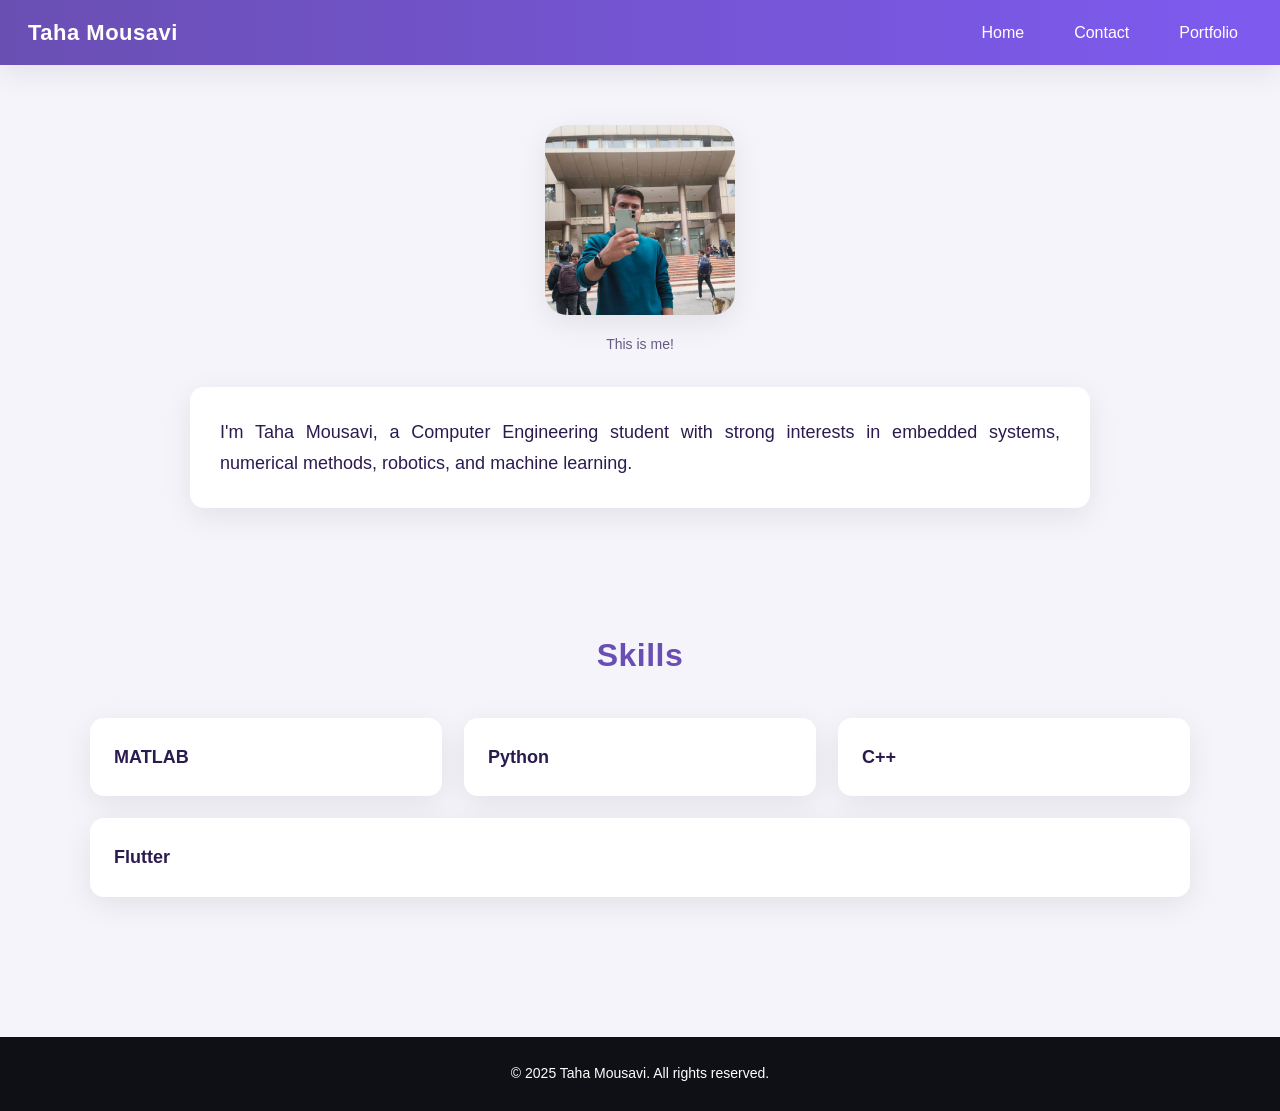
==== about.html @ 92755683 "Initial commit - personal website" ====
<!DOCTYPE html>
<html lang="en">
<head>
  <meta charset="UTF-8">
  <meta name="viewport" content="width=device-width, initial-scale=1.0">
  <title>About Me</title>
  <link rel="stylesheet" href="navbar.css">
</head>
<body>

<div class="navbar">
  <span class="logo">Taha Mousavi</span>
  <ul>
    <li><a href="index.html">Home</a></li>
    <li><a href="contact.html">Contact</a></li>
    <li><a href="portfolio.html">Portfolio</a></li>
  </ul>
</div>

<section class="about-section">
  <figure class="image-box">
    <img src="myphoto.jpeg" alt="My Photo">
    <figcaption>This is me!</figcaption>
  </figure>

  <p class="text-about">
    I'm Taha Mousavi, a Computer Engineering student with strong interests in
    embedded systems, numerical methods, robotics, and machine learning.
  </p>
</section>

<section>
  <h2 class="h2txt">Skills</h2>
  <ul class="skills-list">
    <li>MATLAB</li>
    <li>Python</li>
    <li>C++</li>
    <li>Flutter</li>
  </ul>
</section>

<footer class="site-footer">
  <p>&copy; 2025 Taha Mousavi. All rights reserved.</p>
</footer>

</body>
</html>
---- navbar.css ----
* {
  margin: 0;
  padding: 0;
  box-sizing: border-box;
}

:root {
  --primary: #6a4fb3;
  --secondary: #d9ccff;
  --bg: #f6f4fb;
  --card-bg: #ffffff;
  --text-dark: #2b1b4f;
  --accent: #5c7cfa;
  --radius: 14px;
  --shadow-soft: 0 8px 30px rgba(0,0,0,0.08);
  --shadow-hover: 0 14px 45px rgba(5, 5, 5, 0.15);
}

body {
  font-family: "Segoe UI", Arial, sans-serif;
  line-height: 1.7;
  background-color: var(--bg);
  color: var(--text-dark);
}


.navbar {
  background: linear-gradient(90deg, var(--primary), #7f5af0);
  display: flex;
  justify-content: space-between;
  align-items: center;
  padding: 0 28px;
  height: 65px;
  box-shadow: var(--shadow-soft);
}

.logo {
  color: #fff;
  font-size: 22px;
  font-weight: 700;
  letter-spacing: 0.5px;
}

.navbar ul {
  list-style: none;
  display: flex;
  gap: 22px;
}

.navbar ul li a {
  color: #fff;
  text-decoration: none;
  padding: 8px 14px;
  border-radius: 8px;
  font-weight: 500;
  transition: background 0.3s, transform 0.2s;
}

.navbar ul li a:hover {
  background: rgba(255,255,255,0.18);
  transform: translateY(-2px);
}

.navbar ul li a.active {
  background: rgba(255,255,255,0.28);
  font-weight: 600;
}


section {
  padding: 60px 20px;
}

.h2txt {
  text-align: center;
  color: var(--primary);
  font-size: 32px;
  margin-bottom: 35px;
  letter-spacing: 0.5px;
}


.about-section {
  max-width: 1100px;
  margin: auto;
  display: flex;
  flex-direction: column;
  align-items: center;
}

.image-box {
  text-align: center;
  margin-bottom: 30px;
}

.image-box img {
  width: 190px;
  border-radius: 22px;
  box-shadow: var(--shadow-soft);
}

.image-box figcaption {
  margin-top: 10px;
  font-size: 14px;
  opacity: 0.7;
}

.text-about {
  max-width: 900px;
  background: var(--card-bg);
  padding: 30px;
  border-radius: var(--radius);
  box-shadow: var(--shadow-soft);
  font-size: 18px;
  text-align: justify;
  max-height: 260px;
  overflow-y: auto;
}


.skills-list {
  list-style: none;
  max-width: 1100px;
  margin: 0 auto;
  display: flex;
  flex-wrap: wrap;
  gap: 22px;
}

.skills-list li {
  flex: 1 1 260px;
  background: var(--card-bg);
  padding: 24px;
  border-radius: var(--radius);
  box-shadow: var(--shadow-soft);
  font-size: 18px;
  font-weight: 600;
  transition: transform 0.3s, box-shadow 0.3s, background 0.3s;
}

.skills-list li:hover {
  transform: translateY(-8px);
  box-shadow: var(--shadow-hover);
  background: linear-gradient(180deg, #ffffff, #f2eeff);
}

.skill-details {
  margin-top: 12px;
  font-weight: normal;
  font-size: 15px;
}


.portfolio {
  max-width: 1200px;
  margin: auto;
}

.project-list {
  list-style: none;
  display: grid;
  grid-template-columns: repeat(auto-fit, minmax(280px, 1fr));
  gap: 26px;
}

.project-list li {
  background: var(--card-bg);
  padding: 26px;
  border-radius: var(--radius);
  box-shadow: var(--shadow-soft);
  transition: transform 0.3s, box-shadow 0.3s, background 0.3s;
}

.project-list li:hover {
  transform: translateY(-10px);
  box-shadow: var(--shadow-hover);
  background: linear-gradient(180deg, #ffffff, #f2eeff);
}

.project-link {
  display: inline-block;
  margin-top: 12px;
  color: var(--accent);
  text-decoration: none;
  font-weight: 600;
}

.project-link:hover {
  color: var(--primary);
  text-decoration: underline;
}


.contact-section {
  max-width: 800px;
  margin: auto;
}

.contact-form {
  background: var(--card-bg);
  padding: 35px;
  border-radius: var(--radius);
  box-shadow: var(--shadow-soft);
  display: flex;
  flex-direction: column;
  gap: 20px;
}

.form-group {
  display: flex;
  flex-direction: column;
}

.form-group label {
  font-weight: 600;
  margin-bottom: 6px;
}


.form-group input,
.form-group textarea {
  padding: 12px;
  border-radius: 10px;
  border: 2px solid #ddd;
  font-size: 16px;
  transition: border-color 0.3s, box-shadow 0.3s, background 0.3s;
}

.form-group input:hover,
.form-group textarea:hover {
  border-color: var(--accent);
}

.form-group input:focus,
.form-group textarea:focus {
  outline: none;
  border-color: var(--primary);
  background-color: #f3f0ff;
  box-shadow: 0 0 0 3px rgba(106,79,179,0.25);
}


.contact-form button {
  background: var(--accent);
  color: #fff;
  border: none;
  padding: 14px;
  font-size: 17px;
  border-radius: 10px;
  cursor: pointer;
  transition: background 0.3s, transform 0.2s;
}

.contact-form button:hover {
  background: var(--primary);
  transform: translateY(-2px);
}

.site-footer {
  background: #0f0f16;
  color: #fff;
  text-align: center;
  padding: 25px 10px;
  margin-top: 80px;
  font-size: 14px;
}

@media (max-width: 768px) {
  .navbar {
    flex-direction: column;
    height: auto;
    padding: 18px;
  }

  .navbar ul {
    flex-direction: column;
    gap: 14px;
  }

  .text-about {
    font-size: 16px;
    max-height: none;
  }
}
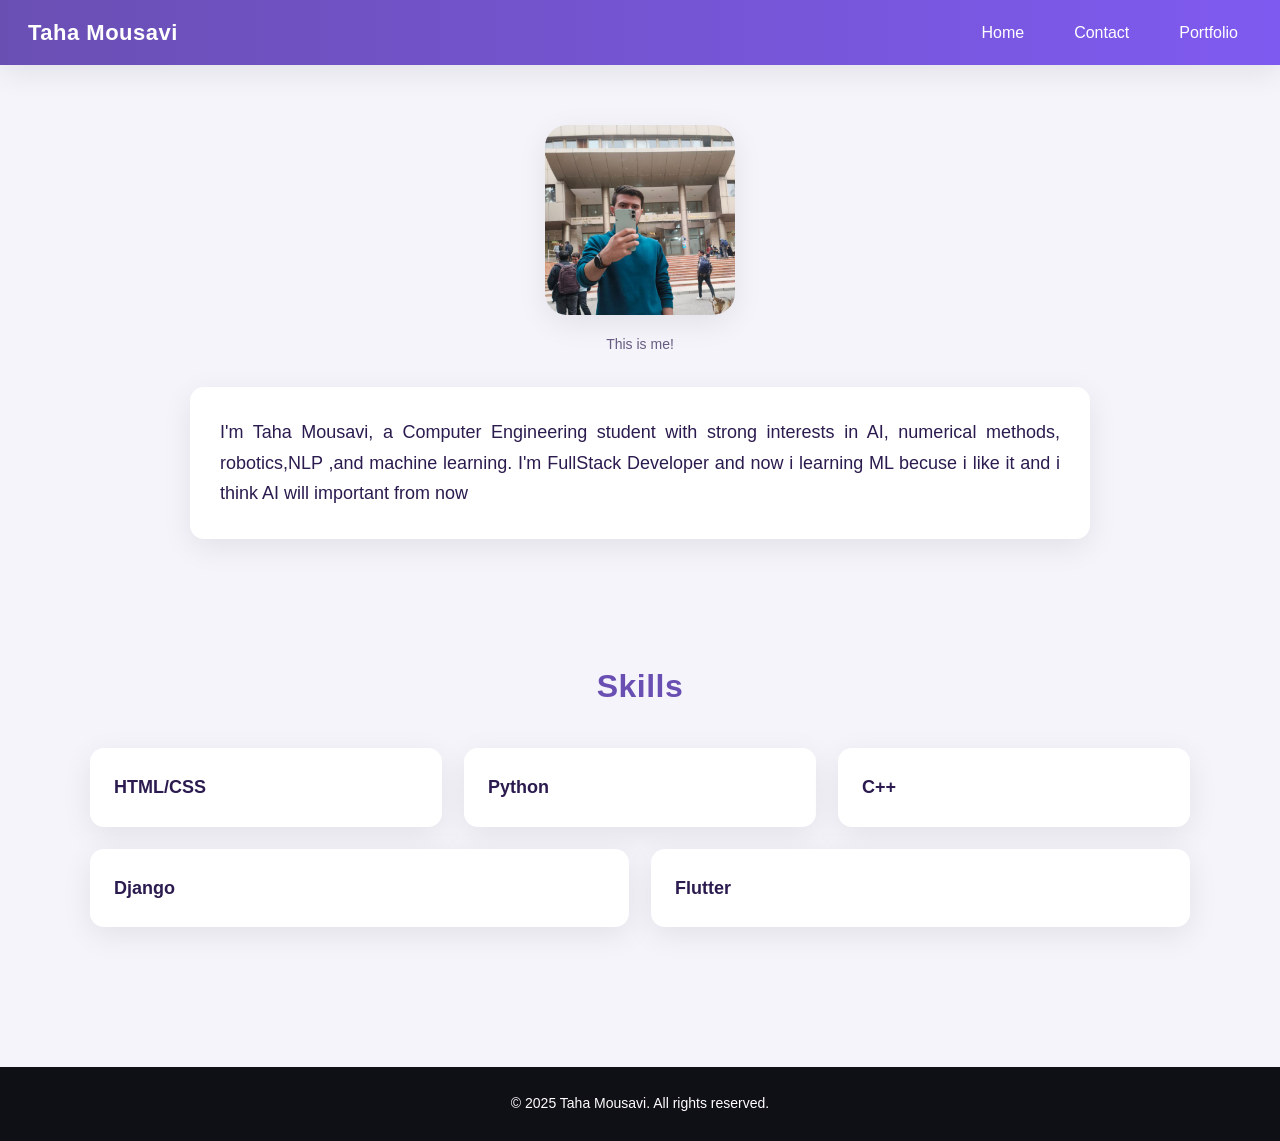
==== commit a545f75d: "Update pages and add working contact form" ====
--- a/about.html
+++ b/about.html
@@ -25,16 +25,18 @@
 
   <p class="text-about">
     I'm Taha Mousavi, a Computer Engineering student with strong interests in
-    embedded systems, numerical methods, robotics, and machine learning.
+    AI, numerical methods, robotics,NLP ,and machine learning.
+    I'm FullStack Developer and now i learning ML becuse i like it and i think AI will important from now
   </p>
 </section>
 
 <section>
   <h2 class="h2txt">Skills</h2>
   <ul class="skills-list">
-    <li>MATLAB</li>
+    <li>HTML/CSS</li>
     <li>Python</li>
     <li>C++</li>
+    <li>Django</li>
     <li>Flutter</li>
   </ul>
 </section>
--- a/navbar.css
+++ b/navbar.css
@@ -268,14 +268,24 @@
 
 @media (max-width: 768px) {
   .navbar {
-    flex-direction: column;
-    height: auto;
-    padding: 18px;
+    flex-direction: row; 
+    flex-wrap: nowrap;
+    overflow-x: auto; 
+    padding: 10px 15px;
   }
 
   .navbar ul {
-    flex-direction: column;
+    flex-direction: row; 
     gap: 14px;
+  }
+
+  
+  .navbar::-webkit-scrollbar {
+    height: 6px;
+  }
+  .navbar::-webkit-scrollbar-thumb {
+    background: rgba(0,0,0,0.2);
+    border-radius: 3px;
   }
 
   .text-about {
@@ -283,3 +293,4 @@
     max-height: none;
   }
 }
+
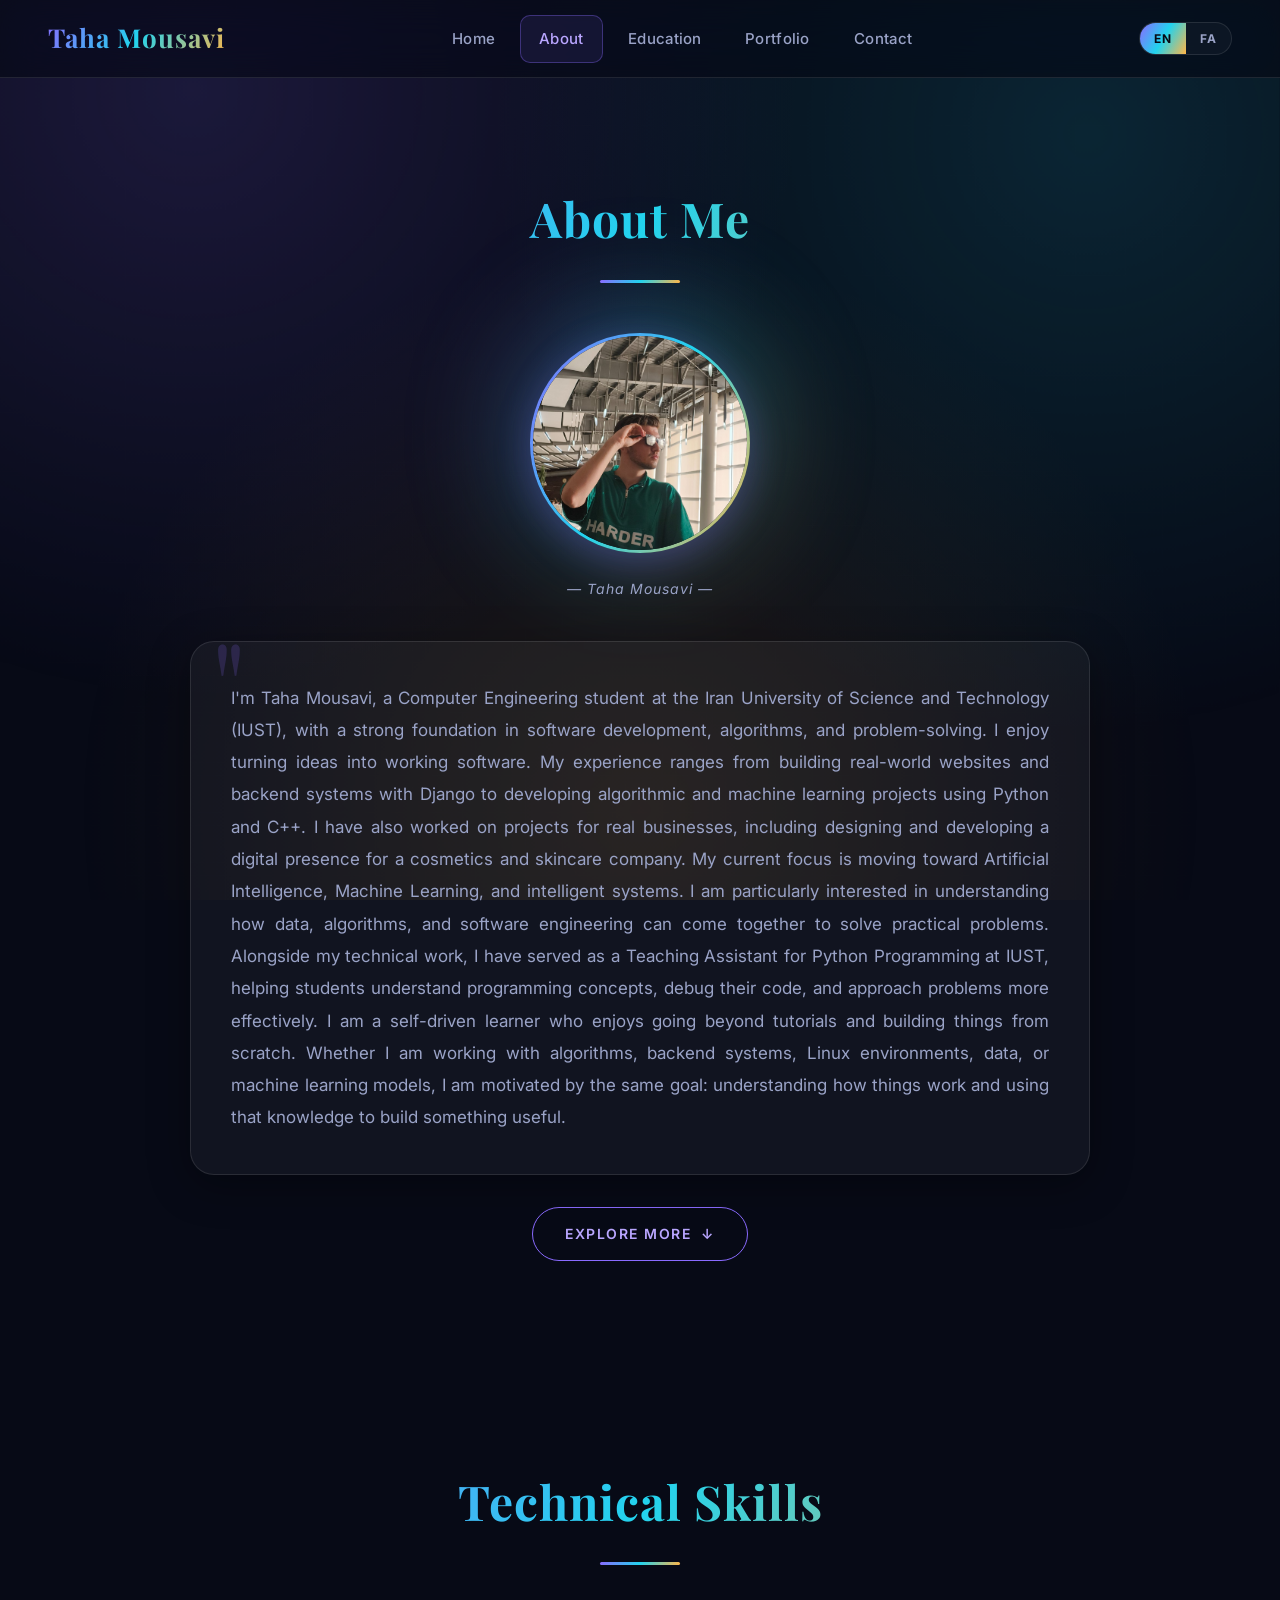
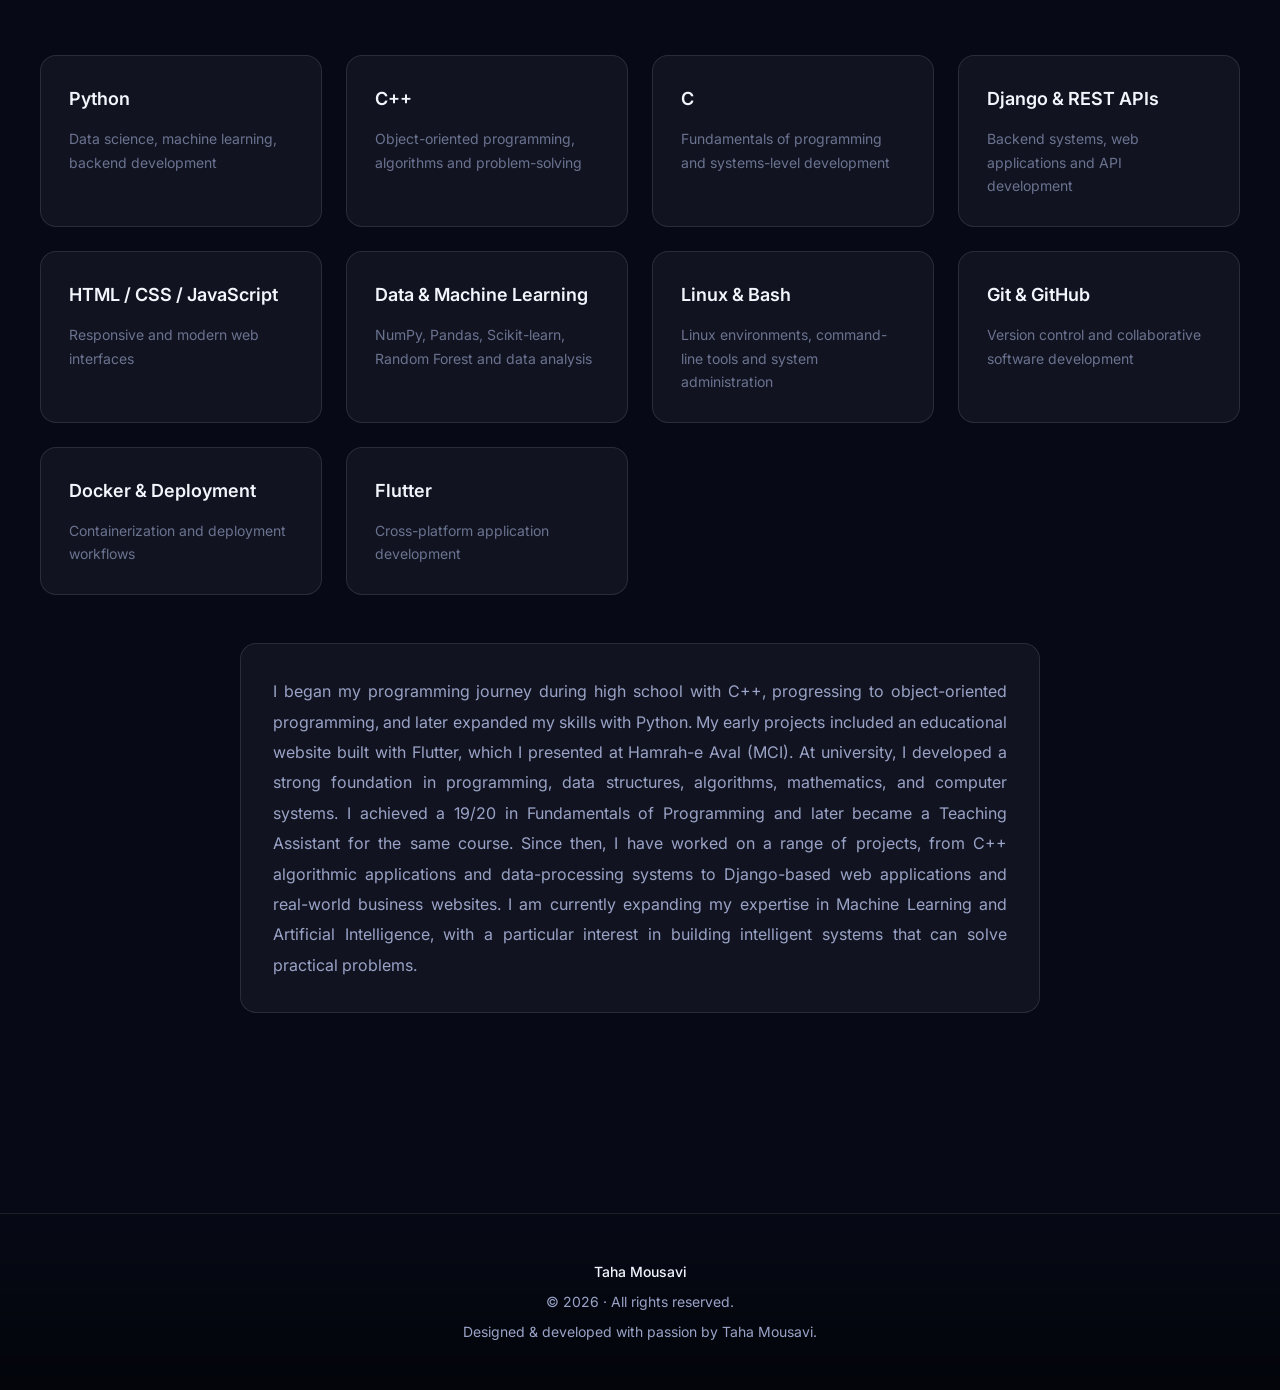
==== commit 480780af: "Update portfolio website and add education page" ====
--- a/about.html
+++ b/about.html
@@ -1,49 +1,380 @@
 <!DOCTYPE html>
-<html lang="en">
+<html lang="en" dir="ltr">
 <head>
   <meta charset="UTF-8">
   <meta name="viewport" content="width=device-width, initial-scale=1.0">
-  <title>About Me</title>
+
+  <title data-en="About Me | Taha Mousavi"
+         data-fa="درباره من | طاها موسوی">
+    About Me | Taha Mousavi
+  </title>
+
   <link rel="stylesheet" href="navbar.css">
+
+  <link rel="preconnect" href="https://fonts.googleapis.com">
+  <link rel="preconnect" href="https://fonts.gstatic.com" crossorigin>
+
+  <link href="https://fonts.googleapis.com/css2?family=Inter:wght@300;400;500;600;700&family=Playfair+Display:wght@400;600;700&family=Vazirmatn:wght@400;500;600;700&display=swap"
+        rel="stylesheet">
 </head>
+
 <body>
 
 <div class="navbar">
+
   <span class="logo">Taha Mousavi</span>
+
   <ul>
-    <li><a href="index.html">Home</a></li>
-    <li><a href="contact.html">Contact</a></li>
-    <li><a href="portfolio.html">Portfolio</a></li>
+    <li>
+      <a href="index.html"
+         data-en="Home"
+         data-fa="خانه">
+        Home
+      </a>
+    </li>
+
+    <li>
+      <a href="about.html"
+         class="active"
+         data-en="About"
+         data-fa="درباره من">
+        About
+      </a>
+    </li>
+
+    <li>
+      <a href="education.html"
+         data-en="Education"
+         data-fa="تحصیلات">
+        Education
+      </a>
+    </li>
+
+    <li>
+      <a href="portfolio.html"
+         data-en="Portfolio"
+         data-fa="نمونه‌کارها">
+        Portfolio
+      </a>
+    </li>
+
+    <li>
+      <a href="contact.html"
+         data-en="Contact"
+         data-fa="تماس">
+        Contact
+      </a>
+    </li>
   </ul>
+
+  <div class="navbar-controls">
+
+    <div class="lang-toggle" role="group" aria-label="Language">
+      <button type="button"
+              data-lang="en"
+              class="is-active">
+        EN
+      </button>
+
+      <button type="button"
+              data-lang="fa">
+        FA
+      </button>
+    </div>
+
+    <button class="hamburger"
+            aria-label="Toggle menu"
+            aria-expanded="false">
+
+      <span></span>
+      <span></span>
+      <span></span>
+
+    </button>
+
+  </div>
+
 </div>
 
+
 <section class="about-section">
+
+  <h2 class="h2txt"
+      data-en="About Me"
+      data-fa="درباره من">
+    About Me
+  </h2>
+
+
   <figure class="image-box">
-    <img src="myphoto.jpeg" alt="My Photo">
-    <figcaption>This is me!</figcaption>
+
+    <img src="myphoto.jpeg"
+         alt="Taha Mousavi">
+
+    <figcaption
+      data-en="— Taha Mousavi —"
+      data-fa="— طاها موسوی —">
+
+      — Taha Mousavi —
+
+    </figcaption>
+
   </figure>
 
-  <p class="text-about">
-    I'm Taha Mousavi, a Computer Engineering student with strong interests in
-    AI, numerical methods, robotics,NLP ,and machine learning.
-    I'm FullStack Developer and now i learning ML becuse i like it and i think AI will important from now
+
+  <p class="text-about"
+
+     data-en="I'm Taha Mousavi, a Computer Engineering student at the Iran University of Science and Technology (IUST), with a strong foundation in software development, algorithms, and problem-solving.
+
+I enjoy turning ideas into working software. My experience ranges from building real-world websites and backend systems with Django to developing algorithmic and machine learning projects using Python and C++. I have also worked on projects for real businesses, including designing and developing a digital presence for a cosmetics and skincare company.
+
+My current focus is moving toward Artificial Intelligence, Machine Learning, and intelligent systems. I am particularly interested in understanding how data, algorithms, and software engineering can come together to solve practical problems.
+
+Alongside my technical work, I have served as a Teaching Assistant for Python Programming at IUST, helping students understand programming concepts, debug their code, and approach problems more effectively.
+
+I am a self-driven learner who enjoys going beyond tutorials and building things from scratch. Whether I am working with algorithms, backend systems, Linux environments, data, or machine learning models, I am motivated by the same goal: understanding how things work and using that knowledge to build something useful."
+
+     data-fa="من طاها موسوی هستم، دانشجوی مهندسی کامپیوتر در دانشگاه علم و صنعت ایران، با پایه‌ای قوی در توسعه نرم‌افزار، الگوریتم‌ها و حل مسئله.
+
+من از تبدیل ایده‌ها به نرم‌افزارهای واقعی لذت می‌برم. تجربه‌ام از ساخت وب‌سایت‌ها و سیستم‌های بک‌اند واقعی با Django تا توسعه پروژه‌های الگوریتمی و یادگیری ماشین با Python و C++ را شامل می‌شود. همچنین روی پروژه‌های واقعی برای کسب‌وکارها کار کرده‌ام؛ از جمله طراحی و توسعه حضور دیجیتال یک شرکت فعال در حوزه محصولات آرایشی و مراقبت از پوست.
+
+تمرکز فعلی من به سمت هوش مصنوعی، یادگیری ماشین و سیستم‌های هوشمند در حال حرکت است. علاقه‌مندم درک کنم که چگونه داده، الگوریتم‌ها و مهندسی نرم‌افزار می‌توانند در کنار یکدیگر برای حل مسائل واقعی به کار گرفته شوند.
+
+در کنار فعالیت‌های فنی، به‌عنوان دستیار آموزشی برنامه‌نویسی پایتون در دانشگاه علم و صنعت فعالیت داشته‌ام و به دانشجویان در یادگیری مفاهیم برنامه‌نویسی، دیباگ کردن کد و حل مسئله کمک کرده‌ام.
+
+من یک یادگیرنده مستقل هستم که ترجیح می‌دهم فراتر از آموزش‌های تئوری بروم و چیزها را از پایه بسازم. چه در حال کار با الگوریتم‌ها، سیستم‌های بک‌اند، محیط‌های لینوکس، داده یا مدل‌های یادگیری ماشین باشم، هدفم یکسان است: درک عمیق نحوه کار سیستم‌ها و استفاده از این دانش برای ساختن چیزهای مفید.">
+
+    I'm Taha Mousavi, a Computer Engineering student at the Iran University of Science and Technology (IUST), with a strong foundation in software development, algorithms, and problem-solving.
+
+    I enjoy turning ideas into working software. My experience ranges from building real-world websites and backend systems with Django to developing algorithmic and machine learning projects using Python and C++. I have also worked on projects for real businesses, including designing and developing a digital presence for a cosmetics and skincare company.
+
+    My current focus is moving toward Artificial Intelligence, Machine Learning, and intelligent systems. I am particularly interested in understanding how data, algorithms, and software engineering can come together to solve practical problems.
+
+    Alongside my technical work, I have served as a Teaching Assistant for Python Programming at IUST, helping students understand programming concepts, debug their code, and approach problems more effectively.
+
+    I am a self-driven learner who enjoys going beyond tutorials and building things from scratch. Whether I am working with algorithms, backend systems, Linux environments, data, or machine learning models, I am motivated by the same goal: understanding how things work and using that knowledge to build something useful.
+
   </p>
+
+
+  <a href="#skills-more"
+     class="more-btn"
+     data-en="Explore More"
+     data-fa="بیشتر بدانید">
+
+    Explore More
+
+  </a>
+
 </section>
 
-<section>
-  <h2 class="h2txt">Skills</h2>
+
+<section id="skills-more">
+
+  <h2 class="h2txt"
+      data-en="Technical Skills"
+      data-fa="مهارت‌های فنی">
+
+    Technical Skills
+
+  </h2>
+
+
   <ul class="skills-list">
-    <li>HTML/CSS</li>
-    <li>Python</li>
-    <li>C++</li>
-    <li>Django</li>
-    <li>Flutter</li>
+
+    <li>
+      Python
+
+      <div class="skill-details"
+           data-en="Data science, machine learning, backend development"
+           data-fa="علم داده، یادگیری ماشین و توسعه بک‌اند">
+
+        Data science, machine learning, backend development
+
+      </div>
+    </li>
+
+
+    <li>
+      C++
+
+      <div class="skill-details"
+           data-en="Object-oriented programming, algorithms and problem-solving"
+           data-fa="برنامه‌نویسی شی‌گرا، الگوریتم‌ها و حل مسئله">
+
+        Object-oriented programming, algorithms and problem-solving
+
+      </div>
+    </li>
+
+
+    <li>
+      C
+
+      <div class="skill-details"
+           data-en="Fundamentals of programming and systems-level development"
+           data-fa="مبانی برنامه‌نویسی و توسعه در سطح سیستم">
+
+        Fundamentals of programming and systems-level development
+
+      </div>
+    </li>
+
+
+    <li>
+      Django & REST APIs
+
+      <div class="skill-details"
+           data-en="Backend systems, web applications and API development"
+           data-fa="سیستم‌های بک‌اند، اپلیکیشن‌های وب و توسعه API">
+
+        Backend systems, web applications and API development
+
+      </div>
+    </li>
+
+
+    <li>
+      HTML / CSS / JavaScript
+
+      <div class="skill-details"
+           data-en="Responsive and modern web interfaces"
+           data-fa="رابط‌های وب مدرن و ریسپانسیو">
+
+        Responsive and modern web interfaces
+
+      </div>
+    </li>
+
+
+    <li>
+      Data & Machine Learning
+
+      <div class="skill-details"
+           data-en="NumPy, Pandas, Scikit-learn, Random Forest and data analysis"
+           data-fa="NumPy، Pandas، Scikit-learn، Random Forest و تحلیل داده">
+
+        NumPy, Pandas, Scikit-learn, Random Forest and data analysis
+
+      </div>
+    </li>
+
+
+    <li>
+      Linux & Bash
+
+      <div class="skill-details"
+           data-en="Linux environments, command-line tools and system administration"
+           data-fa="محیط لینوکس، ابزارهای خط فرمان و مدیریت سیستم">
+
+        Linux environments, command-line tools and system administration
+
+      </div>
+    </li>
+
+
+    <li>
+      Git & GitHub
+
+      <div class="skill-details"
+           data-en="Version control and collaborative software development"
+           data-fa="کنترل نسخه و توسعه نرم‌افزار مشارکتی">
+
+        Version control and collaborative software development
+
+      </div>
+    </li>
+
+
+    <li>
+      Docker & Deployment
+
+      <div class="skill-details"
+           data-en="Containerization and deployment workflows"
+           data-fa="کانتینرسازی و فرایندهای استقرار">
+
+        Containerization and deployment workflows
+
+      </div>
+    </li>
+
+
+    <li>
+      Flutter
+
+      <div class="skill-details"
+           data-en="Cross-platform application development"
+           data-fa="توسعه اپلیکیشن‌های چندسکویی">
+
+        Cross-platform application development
+
+      </div>
+    </li>
+
   </ul>
+
+
+  <p
+
+    style="max-width: 800px;
+           margin: 3rem auto 0;
+           text-align: justify;
+           color: var(--ink-soft);
+           font-size: 16px;
+           line-height: 1.9;
+           background: var(--card-bg);
+           padding: 32px;
+           border-radius: 16px;
+           border: 1px solid var(--card-border);
+           backdrop-filter: blur(20px);"
+
+    data-en="I began my programming journey during high school with C++, progressing to object-oriented programming, and later expanded my skills with Python. My early projects included an educational website built with Flutter, which I presented at Hamrah-e Aval (MCI).
+
+At university, I developed a strong foundation in programming, data structures, algorithms, mathematics, and computer systems. I achieved a 19/20 in Fundamentals of Programming and later became a Teaching Assistant for the same course.
+
+Since then, I have worked on a range of projects, from C++ algorithmic applications and data-processing systems to Django-based web applications and real-world business websites. I am currently expanding my expertise in Machine Learning and Artificial Intelligence, with a particular interest in building intelligent systems that can solve practical problems."
+
+    data-fa="مسیر برنامه‌نویسی‌ام را در دوران دبیرستان با ++C آغاز کردم و تا مفاهیم برنامه‌نویسی شی‌گرا پیش رفتم و سپس مهارت‌هایم را با Python گسترش دادم. از پروژه‌های اولیه‌ام می‌توان به یک وب‌سایت آموزشی ساخته‌شده با Flutter اشاره کرد که آن را در همراه اول ارائه کردم.
+
+در دانشگاه، پایه‌ای قوی در برنامه‌نویسی، ساختمان داده، الگوریتم‌ها، ریاضیات و سیستم‌های کامپیوتری ایجاد کردم. در درس مبانی برنامه‌نویسی نمره ۱۹ از ۲۰ کسب کردم و بعدها به‌عنوان دستیار آموزشی همان درس فعالیت کردم.
+
+از آن زمان روی طیف متنوعی از پروژه‌ها کار کرده‌ام؛ از برنامه‌های الگوریتمی C++ و سیستم‌های پردازش داده گرفته تا اپلیکیشن‌های وب مبتنی بر Django و وب‌سایت‌های واقعی برای کسب‌وکارها. در حال حاضر تمرکز خود را بر یادگیری ماشین و هوش مصنوعی گسترش می‌دهم و علاقه‌مندم سیستم‌های هوشمندی بسازم که بتوانند مسائل واقعی را حل کنند.">
+
+    I began my programming journey during high school with C++, progressing to object-oriented programming, and later expanded my skills with Python. My early projects included an educational website built with Flutter, which I presented at Hamrah-e Aval (MCI).
+
+    At university, I developed a strong foundation in programming, data structures, algorithms, mathematics, and computer systems. I achieved a 19/20 in Fundamentals of Programming and later became a Teaching Assistant for the same course.
+
+    Since then, I have worked on a range of projects, from C++ algorithmic applications and data-processing systems to Django-based web applications and real-world business websites. I am currently expanding my expertise in Machine Learning and Artificial Intelligence, with a particular interest in building intelligent systems that can solve practical problems.
+
+  </p>
+
 </section>
 
+
 <footer class="site-footer">
-  <p>&copy; 2025 Taha Mousavi. All rights reserved.</p>
+
+  <p>Taha Mousavi</p>
+
+  <p
+    data-en="© 2026 · All rights reserved."
+    data-fa="© ۲۰۲۶ · تمامی حقوق محفوظ است.">
+
+    &copy; 2026 · All rights reserved.
+
+  </p>
+
+  <p
+    data-en="Designed & developed with passion by Taha Mousavi."
+    data-fa="طراحی و توسعه با علاقه توسط طاها موسوی.">
+
+    Designed & developed with passion by Taha Mousavi.
+
+  </p>
+
 </footer>
 
+
+<script src="Lang.JS" defer></script>
+
 </body>
-</html>
+</html>
--- a/navbar.css
+++ b/navbar.css
@@ -1,3 +1,7 @@
+/* ============================================
+   TAHA MOUSAVI — "AURORA" RESUME UI 2026
+   Premium, motion-safe, bilingual (EN/FA) design system
+   ============================================ */
 
 * {
   margin: 0;
@@ -6,83 +10,439 @@
 }
 
 :root {
-  --primary: #6a4fb3;
-  --secondary: #d9ccff;
-  --bg: #f6f4fb;
-  --card-bg: #ffffff;
-  --text-dark: #2b1b4f;
-  --accent: #5c7cfa;
-  --radius: 14px;
-  --shadow-soft: 0 8px 30px rgba(0,0,0,0.08);
-  --shadow-hover: 0 14px 45px rgba(5, 5, 5, 0.15);
+  /* ---- Aurora Color System ---- */
+  --bg: #070a16;
+  --bg-alt: #0b0f20;
+  --ink: #f3f5fc;
+  --ink-soft: #9aa3c7;
+  --ink-muted: #6b7391;
+
+  --violet: #8a6bff;
+  --violet-soft: #b9a6ff;
+  --teal: #22d3ee;
+  --amber: #ffb648;
+  --amber-soft: #ffd08a;
+  --rose: #ff6f9c;
+
+  --card-bg: rgba(255, 255, 255, 0.045);
+  --card-bg-hover: rgba(255, 255, 255, 0.07);
+  --card-border: rgba(255, 255, 255, 0.1);
+  --card-border-hover: rgba(138, 107, 255, 0.4);
+
+  --aurora-gradient: linear-gradient(120deg, var(--violet) 0%, var(--teal) 50%, var(--amber) 100%);
+  --aurora-gradient-soft: linear-gradient(120deg, rgba(138,107,255,0.18), rgba(34,211,238,0.14), rgba(255,182,72,0.16));
+  --cta-gradient: linear-gradient(135deg, var(--violet) 0%, #6f5cf0 45%, var(--teal) 100%);
+  --hero-gradient: radial-gradient(circle at 15% 10%, rgba(138,107,255,0.16) 0%, transparent 45%),
+                    radial-gradient(circle at 85% 15%, rgba(34,211,238,0.14) 0%, transparent 45%),
+                    radial-gradient(circle at 50% 90%, rgba(255,182,72,0.10) 0%, transparent 55%);
+
+  /* Shadows */
+  --shadow-soft: 0 10px 40px rgba(0, 0, 0, 0.35);
+  --shadow-hover: 0 22px 60px rgba(0, 0, 0, 0.5);
+  --shadow-violet: 0 10px 36px rgba(138, 107, 255, 0.28);
+  --shadow-teal: 0 10px 36px rgba(34, 211, 238, 0.22);
+  --shadow-amber: 0 10px 36px rgba(255, 182, 72, 0.22);
+
+  /* Design tokens */
+  --radius: 16px;
+  --radius-lg: 24px;
+  --radius-sm: 8px;
+
+  /* Motion — kept to compositor-friendly properties only (transform/opacity),
+     never animate layout-affecting props like left/top/width on hover. */
+  --ease: cubic-bezier(0.22, 1, 0.36, 1);
+  --transition: transform 0.35s var(--ease), box-shadow 0.35s var(--ease), background-color 0.35s var(--ease), border-color 0.35s var(--ease), color 0.25s var(--ease);
+  --transition-fast: transform 0.2s var(--ease), box-shadow 0.2s var(--ease), background-color 0.2s var(--ease), border-color 0.2s var(--ease), color 0.2s var(--ease);
+}
+
+html {
+  scroll-behavior: smooth;
+}
+
+@media (prefers-reduced-motion: reduce) {
+  html { scroll-behavior: auto; }
+  *, *::before, *::after {
+    animation-duration: 0.001ms !important;
+    animation-iteration-count: 1 !important;
+    transition-duration: 0.001ms !important;
+  }
 }
 
 body {
-  font-family: "Segoe UI", Arial, sans-serif;
+  font-family: 'Inter', 'Segoe UI', -apple-system, sans-serif;
   line-height: 1.7;
-  background-color: var(--bg);
-  color: var(--text-dark);
-}
-
-
+  background: var(--bg);
+  color: var(--ink);
+  overflow-x: hidden;
+  min-height: 100vh;
+  position: relative;
+}
+
+/* ---- Farsi mode: RTL + Vazirmatn typeface ---- */
+body.lang-fa {
+  font-family: 'Vazirmatn', 'Inter', sans-serif;
+  direction: rtl;
+}
+
+body.lang-fa .h2txt,
+body.lang-fa .hero-title,
+body.lang-fa .timeline-title,
+body.lang-fa .logo {
+  font-family: 'Vazirmatn', 'Playfair Display', serif;
+}
+
+/* Ambient background — GPU-friendly, no layout thrash */
+body::before {
+  content: '';
+  position: fixed;
+  inset: 0;
+  background: var(--hero-gradient);
+  z-index: -1;
+  will-change: transform, opacity;
+  animation: bgDrift 24s ease-in-out infinite;
+}
+
+@keyframes bgDrift {
+  0%, 100% { transform: scale(1) translate3d(0,0,0); opacity: 1; }
+  50% { transform: scale(1.08) translate3d(0,-1%,0); opacity: 0.9; }
+}
+
+/* ============ NAVBAR ============ */
 .navbar {
-  background: linear-gradient(90deg, var(--primary), #7f5af0);
+  position: sticky;
+  top: 0;
+  z-index: 1000;
+  background: rgba(7, 10, 22, 0.72);
+  backdrop-filter: blur(18px) saturate(160%);
+  -webkit-backdrop-filter: blur(18px) saturate(160%);
+  border-bottom: 1px solid var(--card-border);
   display: flex;
   justify-content: space-between;
   align-items: center;
-  padding: 0 28px;
-  height: 65px;
-  box-shadow: var(--shadow-soft);
+  padding: 0 48px;
+  height: 78px;
+  contain: layout style;
 }
 
 .logo {
-  color: #fff;
-  font-size: 22px;
+  font-family: 'Playfair Display', serif;
+  font-size: 26px;
   font-weight: 700;
-  letter-spacing: 0.5px;
+  letter-spacing: 1px;
+  background: var(--aurora-gradient);
+  -webkit-background-clip: text;
+  -webkit-text-fill-color: transparent;
+  background-clip: text;
+  position: relative;
+  cursor: pointer;
+  display: inline-block;
+}
+
+.logo::after {
+  content: '';
+  position: absolute;
+  bottom: -4px;
+  left: 0;
+  width: 100%;
+  height: 2px;
+  background: var(--aurora-gradient);
+  transform: scaleX(0);
+  transform-origin: left;
+  transition: transform 0.4s var(--ease);
+}
+
+.logo:hover::after {
+  transform: scaleX(1);
 }
 
 .navbar ul {
   list-style: none;
   display: flex;
-  gap: 22px;
+  gap: 6px;
+  align-items: center;
 }
 
 .navbar ul li a {
-  color: #fff;
+  color: var(--ink-soft);
   text-decoration: none;
+  padding: 10px 18px;
+  border-radius: 10px;
+  font-weight: 500;
+  font-size: 15px;
+  letter-spacing: 0.3px;
+  position: relative;
+  display: inline-block;
+  border: 1px solid transparent;
+  transition: var(--transition-fast);
+  will-change: transform;
+}
+
+.navbar ul li a::before {
+  content: '';
+  position: absolute;
+  inset: 0;
+  border-radius: 10px;
+  background: var(--aurora-gradient-soft);
+  opacity: 0;
+  transform: scaleX(0.85);
+  transform-origin: center;
+  transition: opacity 0.3s var(--ease), transform 0.3s var(--ease);
+  pointer-events: none;
+}
+
+.navbar ul li a:hover::before {
+  opacity: 1;
+  transform: scaleX(1);
+}
+
+.navbar ul li a:hover {
+  color: var(--ink);
+  transform: translateY(-1px);
+}
+
+.navbar ul li a.active {
+  color: var(--violet-soft);
+  background: rgba(138, 107, 255, 0.1);
+  border-color: rgba(138, 107, 255, 0.35);
+}
+
+.navbar-controls {
+  display: flex;
+  align-items: center;
+  gap: 14px;
+}
+
+.lang-toggle {
+  display: flex;
+  border: 1px solid var(--card-border);
+  border-radius: 50px;
+  overflow: hidden;
+  background: rgba(255,255,255,0.03);
+}
+
+.lang-toggle button {
+  border: none;
+  background: transparent;
+  color: var(--ink-soft);
+  font-family: 'Inter', sans-serif;
+  font-size: 12px;
+  font-weight: 700;
+  letter-spacing: 1px;
   padding: 8px 14px;
-  border-radius: 8px;
-  font-weight: 500;
-  transition: background 0.3s, transform 0.2s;
-}
-
-.navbar ul li a:hover {
-  background: rgba(255,255,255,0.18);
-  transform: translateY(-2px);
-}
-
-.navbar ul li a.active {
-  background: rgba(255,255,255,0.28);
-  font-weight: 600;
-}
-
-
+  cursor: pointer;
+  transition: var(--transition-fast);
+}
+
+.lang-toggle button.is-active {
+  color: var(--bg);
+  background: var(--aurora-gradient);
+}
+
+.hamburger {
+  display: none;
+  flex-direction: column;
+  justify-content: center;
+  gap: 5px;
+  width: 34px;
+  height: 34px;
+  background: transparent;
+  border: none;
+  cursor: pointer;
+  padding: 0;
+}
+
+.hamburger span {
+  display: block;
+  height: 2px;
+  width: 100%;
+  background: var(--ink);
+  border-radius: 2px;
+  transition: transform 0.3s var(--ease), opacity 0.3s var(--ease);
+}
+
+.hamburger.is-open span:nth-child(1) { transform: translateY(7px) rotate(45deg); }
+.hamburger.is-open span:nth-child(2) { opacity: 0; }
+.hamburger.is-open span:nth-child(3) { transform: translateY(-7px) rotate(-45deg); }
+
+/* ============ HERO / SECTIONS ============ */
 section {
-  padding: 60px 20px;
+  padding: 100px 24px;
+  position: relative;
+  animation: fadeInUp 0.7s var(--ease) both;
+}
+
+@keyframes fadeInUp {
+  from { opacity: 0; transform: translateY(24px); }
+  to { opacity: 1; transform: translateY(0); }
 }
 
 .h2txt {
   text-align: center;
-  color: var(--primary);
-  font-size: 32px;
-  margin-bottom: 35px;
-  letter-spacing: 0.5px;
-}
-
-
+  font-family: 'Playfair Display', serif;
+  font-size: 48px;
+  font-weight: 700;
+  margin-bottom: 50px;
+  letter-spacing: 1px;
+  background: var(--aurora-gradient);
+  -webkit-background-clip: text;
+  -webkit-text-fill-color: transparent;
+  background-clip: text;
+  position: relative;
+  display: inline-block;
+  width: 100%;
+}
+
+.h2txt::after {
+  content: '';
+  display: block;
+  width: 80px;
+  height: 3px;
+  background: var(--aurora-gradient);
+  margin: 20px auto 0;
+  border-radius: 2px;
+}
+
+/* ============ HERO SECTION (HOME) ============ */
+.hero {
+  min-height: 90vh;
+  display: flex;
+  flex-direction: column;
+  justify-content: center;
+  align-items: center;
+  text-align: center;
+  padding: 80px 24px;
+  position: relative;
+}
+
+.hero-photo {
+  position: relative;
+  margin-bottom: 28px;
+}
+
+.hero-photo::before {
+  content: '';
+  position: absolute;
+  inset: -22px;
+  background: var(--aurora-gradient);
+  border-radius: 50%;
+  filter: blur(38px);
+  opacity: 0.45;
+  z-index: -1;
+  animation: pulse 3.2s ease infinite;
+}
+
+.hero-photo img {
+  width: 168px;
+  height: 168px;
+  object-fit: cover;
+  border-radius: 50%;
+  border: 3px solid transparent;
+  background: linear-gradient(var(--bg), var(--bg)) padding-box,
+              var(--aurora-gradient) border-box;
+  box-shadow: var(--shadow-violet);
+  transition: var(--transition);
+}
+
+.hero-photo img:hover {
+  transform: scale(1.05);
+}
+
+.hero-badge {
+  display: inline-block;
+  padding: 8px 20px;
+  background: rgba(138, 107, 255, 0.1);
+  border: 1px solid rgba(138, 107, 255, 0.3);
+  border-radius: 50px;
+  color: var(--violet-soft);
+  font-size: 13px;
+  font-weight: 500;
+  letter-spacing: 1.5px;
+  text-transform: uppercase;
+  margin-bottom: 24px;
+  animation: pulse 2.4s ease infinite;
+}
+
+@keyframes pulse {
+  0%, 100% { box-shadow: 0 0 0 0 rgba(138, 107, 255, 0.35); }
+  50% { box-shadow: 0 0 0 12px rgba(138, 107, 255, 0); }
+}
+
+.hero-title {
+  font-family: 'Playfair Display', serif;
+  font-size: clamp(42px, 8vw, 84px);
+  font-weight: 700;
+  line-height: 1.1;
+  margin-bottom: 24px;
+  background: linear-gradient(120deg, #f3f5fc 0%, #b9a6ff 35%, #22d3ee 65%, #f3f5fc 100%);
+  -webkit-background-clip: text;
+  -webkit-text-fill-color: transparent;
+  background-clip: text;
+  background-size: 220% auto;
+  animation: shimmer 4s ease infinite;
+}
+
+@keyframes shimmer {
+  0% { background-position: 0% center; }
+  100% { background-position: 220% center; }
+}
+
+.hero-subtitle {
+  font-size: 21px;
+  color: var(--ink-soft);
+  max-width: 700px;
+  margin: 0 auto 40px;
+  font-weight: 300;
+  letter-spacing: 0.3px;
+}
+
+.hero-cta {
+  display: flex;
+  gap: 20px;
+  justify-content: center;
+  flex-wrap: wrap;
+}
+
+.btn-primary, .btn-secondary {
+  padding: 16px 40px;
+  border-radius: 50px;
+  font-size: 15px;
+  font-weight: 600;
+  letter-spacing: 1px;
+  text-transform: uppercase;
+  text-decoration: none;
+  transition: var(--transition);
+  cursor: pointer;
+  border: none;
+  display: inline-block;
+}
+
+.btn-primary {
+  background: var(--cta-gradient);
+  color: #060814;
+  box-shadow: var(--shadow-violet);
+}
+
+.btn-primary:hover {
+  transform: translateY(-4px);
+  box-shadow: 0 20px 50px rgba(138, 107, 255, 0.42);
+}
+
+.btn-secondary {
+  background: transparent;
+  color: var(--ink);
+  border: 1px solid var(--card-border);
+  backdrop-filter: blur(10px);
+}
+
+.btn-secondary:hover {
+  border-color: var(--teal);
+  color: var(--teal);
+  transform: translateY(-4px);
+}
+
+/* ============ ABOUT SECTION ============ */
 .about-section {
-  max-width: 1100px;
+  max-width: 1200px;
   margin: auto;
   display: flex;
   flex-direction: column;
@@ -91,206 +451,1572 @@
 
 .image-box {
   text-align: center;
-  margin-bottom: 30px;
+  margin-bottom: 40px;
+  position: relative;
+}
+
+.image-box::before {
+  content: '';
+  position: absolute;
+  top: -20px;
+  left: 50%;
+  transform: translateX(-50%);
+  width: 240px;
+  height: 240px;
+  background: var(--aurora-gradient);
+  border-radius: 50%;
+  filter: blur(60px);
+  opacity: 0.4;
+  z-index: -1;
+  animation: pulse 3s ease infinite;
 }
 
 .image-box img {
-  width: 190px;
-  border-radius: 22px;
-  box-shadow: var(--shadow-soft);
+  width: 220px;
+  height: 220px;
+  object-fit: cover;
+  border-radius: 50%;
+  border: 3px solid transparent;
+  background: linear-gradient(var(--bg), var(--bg)) padding-box,
+              var(--aurora-gradient) border-box;
+  box-shadow: var(--shadow-violet);
+  transition: var(--transition);
+}
+
+.image-box img:hover {
+  transform: scale(1.05) rotate(2deg);
 }
 
 .image-box figcaption {
-  margin-top: 10px;
+  margin-top: 16px;
   font-size: 14px;
-  opacity: 0.7;
+  color: var(--ink-soft);
+  font-style: italic;
+  letter-spacing: 1px;
 }
 
 .text-about {
   max-width: 900px;
   background: var(--card-bg);
-  padding: 30px;
-  border-radius: var(--radius);
+  backdrop-filter: blur(20px);
+  border: 1px solid var(--card-border);
+  padding: 40px;
+  border-radius: var(--radius-lg);
   box-shadow: var(--shadow-soft);
-  font-size: 18px;
+  font-size: 17px;
+  line-height: 1.9;
   text-align: justify;
-  max-height: 260px;
-  overflow-y: auto;
-}
-
-
+  color: var(--ink-soft);
+  position: relative;
+  overflow: hidden;
+}
+
+.text-about::before {
+  content: '"';
+  position: absolute;
+  top: -20px;
+  left: 20px;
+  font-family: 'Playfair Display', serif;
+  font-size: 120px;
+  color: var(--violet);
+  opacity: 0.18;
+  line-height: 1;
+}
+
+body.lang-fa .text-about::before {
+  left: auto;
+  right: 20px;
+}
+
+/* ============ SKILLS ============ */
 .skills-list {
   list-style: none;
-  max-width: 1100px;
-  margin: 0 auto;
-  display: flex;
-  flex-wrap: wrap;
-  gap: 22px;
+  max-width: 1200px;
+  margin: 40px auto 0;
+  display: grid;
+  grid-template-columns: repeat(auto-fit, minmax(260px, 1fr));
+  gap: 24px;
 }
 
 .skills-list li {
-  flex: 1 1 260px;
   background: var(--card-bg);
-  padding: 24px;
+  backdrop-filter: blur(20px);
+  border: 1px solid var(--card-border);
+  padding: 28px;
   border-radius: var(--radius);
-  box-shadow: var(--shadow-soft);
   font-size: 18px;
   font-weight: 600;
-  transition: transform 0.3s, box-shadow 0.3s, background 0.3s;
+  color: var(--ink);
+  transition: var(--transition);
+  position: relative;
+  overflow: hidden;
+  cursor: default;
+}
+
+.skills-list li::before {
+  content: '';
+  position: absolute;
+  top: 0;
+  left: 0;
+  width: 4px;
+  height: 100%;
+  background: var(--aurora-gradient);
+  transform: scaleY(0);
+  transform-origin: bottom;
+  transition: transform 0.4s var(--ease);
+}
+
+body.lang-fa .skills-list li::before {
+  left: auto;
+  right: 0;
+}
+
+.skills-list li:hover::before {
+  transform: scaleY(1);
 }
 
 .skills-list li:hover {
   transform: translateY(-8px);
-  box-shadow: var(--shadow-hover);
-  background: linear-gradient(180deg, #ffffff, #f2eeff);
+  border-color: var(--card-border-hover);
+  box-shadow: var(--shadow-violet);
+  background: var(--card-bg-hover);
 }
 
 .skill-details {
   margin-top: 12px;
   font-weight: normal;
-  font-size: 15px;
-}
-
-
+  font-size: 14px;
+  color: var(--ink-muted);
+}
+
+/* ============ PORTFOLIO / PROJECTS (also used on Home) ============ */
 .portfolio {
-  max-width: 1200px;
+  max-width: 1300px;
   margin: auto;
 }
 
 .project-list {
   list-style: none;
   display: grid;
-  grid-template-columns: repeat(auto-fit, minmax(280px, 1fr));
-  gap: 26px;
+  grid-template-columns: repeat(auto-fit, minmax(300px, 1fr));
+  gap: 28px;
 }
 
 .project-list li {
   background: var(--card-bg);
-  padding: 26px;
-  border-radius: var(--radius);
-  box-shadow: var(--shadow-soft);
-  transition: transform 0.3s, box-shadow 0.3s, background 0.3s;
+  backdrop-filter: blur(20px);
+  border: 1px solid var(--card-border);
+  padding: 32px;
+  border-radius: var(--radius-lg);
+  transition: var(--transition);
+  position: relative;
+  overflow: hidden;
+}
+
+.project-list li::before {
+  content: '';
+  position: absolute;
+  top: 0;
+  left: 0;
+  right: 0;
+  height: 3px;
+  background: var(--aurora-gradient);
+  transform: scaleX(0);
+  transform-origin: left;
+  transition: transform 0.5s var(--ease);
+}
+
+.project-list li:hover::before {
+  transform: scaleX(1);
 }
 
 .project-list li:hover {
   transform: translateY(-10px);
+  border-color: var(--card-border-hover);
   box-shadow: var(--shadow-hover);
-  background: linear-gradient(180deg, #ffffff, #f2eeff);
+  background: var(--card-bg-hover);
+}
+
+.project-list li strong {
+  font-family: 'Playfair Display', serif;
+  font-size: 22px;
+  color: var(--violet-soft);
+  display: block;
+  margin-bottom: 12px;
+  letter-spacing: 0.5px;
+}
+
+.project-list li p {
+  color: var(--ink-soft);
+  font-size: 15px;
+  line-height: 1.7;
+  margin-bottom: 16px;
 }
 
 .project-link {
-  display: inline-block;
+  display: inline-flex;
+  align-items: center;
+  gap: 8px;
   margin-top: 12px;
-  color: var(--accent);
+  color: var(--teal);
   text-decoration: none;
   font-weight: 600;
+  font-size: 14px;
+  letter-spacing: 0.5px;
+  text-transform: uppercase;
+  padding: 10px 20px;
+  border: 1px solid rgba(34, 211, 238, 0.3);
+  border-radius: 50px;
+  transition: var(--transition);
+}
+
+.project-link::after {
+  content: '→';
+  transition: transform 0.3s var(--ease);
+}
+
+body.lang-fa .project-link::after {
+  content: '←';
 }
 
 .project-link:hover {
-  color: var(--primary);
-  text-decoration: underline;
-}
-
-
+  background: rgba(34, 211, 238, 0.1);
+  border-color: var(--teal);
+  box-shadow: var(--shadow-teal);
+}
+
+.project-link:hover::after {
+  transform: translateX(4px);
+}
+
+body.lang-fa .project-link:hover::after {
+  transform: translateX(-4px);
+}
+
+/* ============ EDUCATION TIMELINE ============ */
+.education-section {
+  max-width: 900px;
+  margin: auto;
+}
+
+.timeline {
+  position: relative;
+  padding: 20px 0;
+}
+
+.timeline::before {
+  content: '';
+  position: absolute;
+  top: 0;
+  left: 30px;
+  width: 2px;
+  height: 100%;
+  background: var(--aurora-gradient);
+  border-radius: 2px;
+}
+
+body.lang-fa .timeline::before {
+  left: auto;
+  right: 30px;
+}
+
+.timeline-item {
+  position: relative;
+  padding: 20px 20px 30px 80px;
+  margin-bottom: 20px;
+  animation: fadeInLeft 0.7s var(--ease) both;
+}
+
+body.lang-fa .timeline-item {
+  padding: 20px 80px 30px 20px;
+}
+
+@keyframes fadeInLeft {
+  from { opacity: 0; transform: translateX(-24px); }
+  to { opacity: 1; transform: translateX(0); }
+}
+
+.timeline-item::before {
+  content: '';
+  position: absolute;
+  left: 22px;
+  top: 30px;
+  width: 18px;
+  height: 18px;
+  background: var(--violet);
+  border: 4px solid var(--bg);
+  border-radius: 50%;
+  box-shadow: 0 0 0 3px var(--violet), var(--shadow-violet);
+  z-index: 1;
+}
+
+body.lang-fa .timeline-item::before {
+  left: auto;
+  right: 22px;
+}
+
+.timeline-card {
+  background: var(--card-bg);
+  backdrop-filter: blur(20px);
+  border: 1px solid var(--card-border);
+  padding: 28px;
+  border-radius: var(--radius);
+  transition: var(--transition);
+}
+
+.timeline-card:hover {
+  border-color: var(--card-border-hover);
+  transform: translateX(8px);
+  box-shadow: var(--shadow-violet);
+}
+
+body.lang-fa .timeline-card:hover {
+  transform: translateX(-8px);
+}
+
+.timeline-date {
+  display: inline-block;
+  padding: 6px 16px;
+  background: rgba(138, 107, 255, 0.15);
+  color: var(--violet-soft);
+  border-radius: 50px;
+  font-size: 13px;
+  font-weight: 600;
+  letter-spacing: 1px;
+  margin-bottom: 12px;
+}
+
+.timeline-title {
+  font-family: 'Playfair Display', serif;
+  font-size: 24px;
+  color: var(--ink);
+  margin-bottom: 8px;
+}
+
+.timeline-subtitle {
+  font-size: 15px;
+  color: var(--teal);
+  font-weight: 500;
+  margin-bottom: 12px;
+}
+
+.timeline-desc {
+  font-size: 15px;
+  color: var(--ink-soft);
+  line-height: 1.7;
+}
+
+/* ============ CONTACT ============ */
 .contact-section {
   max-width: 800px;
   margin: auto;
 }
 
-.contact-form {
+.contact-info {
+  display: grid;
+  grid-template-columns: repeat(auto-fit, minmax(200px, 1fr));
+  gap: 20px;
+  margin-bottom: 40px;
+}
+
+.contact-card {
   background: var(--card-bg);
-  padding: 35px;
+  backdrop-filter: blur(20px);
+  border: 1px solid var(--card-border);
+  padding: 24px;
   border-radius: var(--radius);
+  text-align: center;
+  transition: var(--transition);
+}
+
+.contact-card:hover {
+  transform: translateY(-6px);
+  border-color: var(--card-border-hover);
+  box-shadow: var(--shadow-violet);
+}
+
+.contact-card-icon {
+  font-size: 32px;
+  margin-bottom: 12px;
+  display: block;
+  color: var(--violet-soft);
+}
+
+.contact-card-label {
+  font-size: 12px;
+  color: var(--ink-muted);
+  letter-spacing: 2px;
+  text-transform: uppercase;
+  margin-bottom: 8px;
+}
+
+.contact-card-value {
+  font-size: 15px;
+  color: var(--ink);
+  font-weight: 500;
+  word-break: break-word;
+}
+
+.contact-card-value a {
+  color: var(--ink);
+  text-decoration: none;
+  transition: var(--transition-fast);
+}
+
+.contact-card-value a:hover {
+  color: var(--violet-soft);
+  text-decoration: underline;
+}
+
+/* ============ MORE BUTTON ============ */
+.more-btn {
+  display: inline-flex;
+  align-items: center;
+  gap: 10px;
+  margin-top: 2rem;
+  padding: 14px 32px;
+  background: transparent;
+  color: var(--violet-soft);
+  text-decoration: none;
+  border: 1px solid var(--violet);
+  border-radius: 50px;
+  font-weight: 600;
+  font-size: 14px;
+  letter-spacing: 1.5px;
+  text-transform: uppercase;
+  transition: var(--transition);
+}
+
+.more-btn::after {
+  content: '↓';
+  transition: transform 0.3s var(--ease);
+}
+
+.more-btn:hover {
+  background: var(--cta-gradient);
+  color: #060814;
+  transform: translateY(-3px);
+  box-shadow: var(--shadow-violet);
+}
+
+.more-btn:hover::after {
+  transform: translateY(4px);
+}
+
+/* ============ FOOTER ============ */
+.site-footer {
+  background: linear-gradient(180deg, transparent, rgba(0, 0, 0, 0.5));
+  border-top: 1px solid var(--card-border);
+  color: var(--ink-soft);
+  text-align: center;
+  padding: 40px 20px;
+  margin-top: 100px;
+  font-size: 14px;
+}
+
+.site-footer p {
+  margin: 6px 0;
+}
+
+.site-footer p:first-child {
+  color: var(--ink);
+  font-weight: 500;
+}
+
+/* ============ RESPONSIVE ============ */
+@media (max-width: 900px) {
+  .navbar {
+    padding: 0 20px;
+    height: 68px;
+  }
+
+  .navbar > ul {
+    position: fixed;
+    top: 68px;
+    left: 0;
+    right: 0;
+    flex-direction: column;
+    align-items: stretch;
+    gap: 2px;
+    background: rgba(7, 10, 22, 0.97);
+    backdrop-filter: blur(18px);
+    border-bottom: 1px solid var(--card-border);
+    padding: 12px;
+    transform: translateY(-12px);
+    opacity: 0;
+    pointer-events: none;
+    transition: transform 0.3s var(--ease), opacity 0.3s var(--ease);
+    max-height: calc(100vh - 68px);
+    overflow-y: auto;
+  }
+
+  .navbar > ul.is-open {
+    transform: translateY(0);
+    opacity: 1;
+    pointer-events: auto;
+  }
+
+  .navbar ul li a {
+    display: block;
+    padding: 14px 16px;
+    text-align: center;
+  }
+
+  .hamburger {
+    display: flex;
+  }
+
+  .logo {
+    font-size: 21px;
+  }
+
+  .h2txt {
+    font-size: 32px;
+  }
+
+  .hero-title {
+    font-size: 42px;
+  }
+
+  .hero-subtitle {
+    font-size: 18px;
+  }
+
+  section {
+    padding: 60px 20px;
+  }
+
+  .timeline::before {
+    left: 20px;
+  }
+
+  body.lang-fa .timeline::before {
+    left: auto;
+    right: 20px;
+  }
+
+  .timeline-item {
+    padding-left: 60px;
+    padding-right: 20px;
+  }
+
+  body.lang-fa .timeline-item {
+    padding-right: 60px;
+    padding-left: 20px;
+  }
+
+  .timeline-item::before {
+    left: 12px;
+  }
+
+  body.lang-fa .timeline-item::before {
+    left: auto;
+    right: 12px;
+  }
+}
+
+@media (max-width: 480px) {
+  .navbar-controls {
+    gap: 8px;
+  }
+
+  .lang-toggle button {
+    padding: 6px 10px;
+    font-size: 11px;
+  }
+
+  .hero-photo img {
+    width: 132px;
+    height: 132px;
+  }
+
+  .btn-primary, .btn-secondary {
+    padding: 14px 28px;
+    font-size: 13px;
+  }
+}
+
+a:focus-visible,
+button:focus-visible,
+input:focus-visible,
+textarea:focus-visible {
+  outline: 2px solid var(--teal);
+  outline-offset: 3px;
+}
+
+::-webkit-scrollbar {
+  width: 10px;
+}
+
+::-webkit-scrollbar-track {
+  background: var(--bg);
+}
+
+::-webkit-scrollbar-thumb {
+  background: linear-gradient(180deg, var(--violet), var(--teal));
+  border-radius: 10px;
+}
+
+::-webkit-scrollbar-thumb:hover {
+  background: var(--violet-soft);
+}
+/* ============================================
+   HOME PAGE — PROFESSIONAL PROFILE SECTIONS
+   ============================================ */
+
+
+/* ============ HERO INTRO ============ */
+
+.hero-intro {
+
+  max-width: 680px;
+
+  margin: -18px auto 36px;
+
+  color: var(--ink-soft);
+
+  font-size: 17px;
+
+  line-height: 1.8;
+
+  font-weight: 400;
+
+}
+
+
+/* ============ PROFILE SECTION ============ */
+
+.profile-section {
+
+  max-width: 1000px;
+
+  margin: 0 auto;
+
+  padding-top: 40px;
+
+}
+
+
+.profile-content {
+
+  background: var(--card-bg);
+
+  border: 1px solid var(--card-border);
+
+  border-radius: var(--radius-lg);
+
+  padding: 52px;
+
+  backdrop-filter: blur(20px);
+
   box-shadow: var(--shadow-soft);
+
+  position: relative;
+
+  overflow: hidden;
+
+}
+
+
+.profile-content::before {
+
+  content: '';
+
+  position: absolute;
+
+  width: 260px;
+
+  height: 260px;
+
+  top: -150px;
+
+  right: -100px;
+
+  border-radius: 50%;
+
+  background: var(--aurora-gradient);
+
+  filter: blur(80px);
+
+  opacity: 0.12;
+
+}
+
+
+body.lang-fa .profile-content::before {
+
+  right: auto;
+
+  left: -100px;
+
+}
+
+
+.section-kicker {
+
+  display: inline-block;
+
+  margin-bottom: 18px;
+
+  color: var(--teal);
+
+  font-size: 13px;
+
+  font-weight: 700;
+
+  letter-spacing: 1.5px;
+
+  text-transform: uppercase;
+
+}
+
+
+.profile-title {
+
+  max-width: 780px;
+
+  margin-bottom: 24px;
+
+  font-family: 'Playfair Display', serif;
+
+  color: var(--ink);
+
+  font-size: clamp(30px, 5vw, 48px);
+
+  line-height: 1.2;
+
+}
+
+
+.profile-text {
+
+  max-width: 850px;
+
+  margin-bottom: 18px;
+
+  color: var(--ink-soft);
+
+  font-size: 17px;
+
+  line-height: 1.9;
+
+}
+
+
+.text-link {
+
+  display: inline-block;
+
+  margin-top: 10px;
+
+  color: var(--teal);
+
+  font-weight: 600;
+
+  text-decoration: none;
+
+  transition: var(--transition);
+
+}
+
+
+.text-link:hover {
+
+  color: var(--amber);
+
+  transform: translateX(5px);
+
+}
+
+
+body.lang-fa .text-link:hover {
+
+  transform: translateX(-5px);
+
+}
+
+
+/* ============ EXPERTISE ============ */
+
+.expertise-section {
+
+  max-width: 1300px;
+
+  margin: 0 auto;
+
+}
+
+
+.expertise-grid {
+
+  display: grid;
+
+  grid-template-columns:
+    repeat(
+      auto-fit,
+      minmax(
+        280px,
+        1fr
+      )
+    );
+
+  gap: 24px;
+
+}
+
+
+.expertise-card {
+
+  position: relative;
+
+  min-height: 360px;
+
+  padding: 32px;
+
+  border: 1px solid var(--card-border);
+
+  border-radius: var(--radius-lg);
+
+  background: var(--card-bg);
+
+  backdrop-filter: blur(20px);
+
+  transition: var(--transition);
+
+  overflow: hidden;
+
+}
+
+
+.expertise-card::after {
+
+  content: '';
+
+  position: absolute;
+
+  width: 160px;
+
+  height: 160px;
+
+  right: -80px;
+
+  bottom: -80px;
+
+  border-radius: 50%;
+
+  background: var(--aurora-gradient);
+
+  filter: blur(60px);
+
+  opacity: 0;
+
+  transition: opacity 0.4s ease;
+
+}
+
+
+.expertise-card:hover {
+
+  transform: translateY(-10px);
+
+  border-color: var(--card-border-hover);
+
+  box-shadow: var(--shadow-hover);
+
+}
+
+
+.expertise-card:hover::after {
+
+  opacity: 0.14;
+
+}
+
+
+.expertise-number {
+
+  display: block;
+
+  margin-bottom: 28px;
+
+  color: var(--violet-soft);
+
+  font-family: 'Playfair Display', serif;
+
+  font-size: 18px;
+
+  font-weight: 700;
+
+}
+
+
+.expertise-card h3 {
+
+  margin-bottom: 16px;
+
+  color: var(--ink);
+
+  font-family: 'Playfair Display', serif;
+
+  font-size: 24px;
+
+  line-height: 1.25;
+
+}
+
+
+.expertise-card p {
+
+  color: var(--ink-soft);
+
+  font-size: 15px;
+
+  line-height: 1.8;
+
+}
+
+
+.tech-tags {
+
   display: flex;
-  flex-direction: column;
+
+  flex-wrap: wrap;
+
+  gap: 8px;
+
+  margin-top: 24px;
+
+}
+
+
+.tech-tags span {
+
+  padding: 6px 10px;
+
+  border: 1px solid var(--card-border);
+
+  border-radius: 50px;
+
+  color: var(--ink-muted);
+
+  font-size: 11px;
+
+  font-weight: 600;
+
+  letter-spacing: 0.5px;
+
+}
+
+
+body.lang-fa .tech-tags {
+
+  direction: rtl;
+
+}
+
+
+/* ============ CURRENT FOCUS ============ */
+
+.focus-section {
+
+  max-width: 1100px;
+
+  margin: 0 auto;
+
+}
+
+
+.focus-card {
+
+  padding: 60px;
+
+  border: 1px solid rgba(138, 107, 255, 0.3);
+
+  border-radius: var(--radius-lg);
+
+  background:
+
+    linear-gradient(
+
+      135deg,
+
+      rgba(138, 107, 255, 0.12),
+
+      rgba(34, 211, 238, 0.06)
+
+    );
+
+  box-shadow: var(--shadow-violet);
+
+  text-align: center;
+
+}
+
+
+.focus-card h2 {
+
+  max-width: 800px;
+
+  margin: 0 auto 22px;
+
+  color: var(--ink);
+
+  font-family: 'Playfair Display', serif;
+
+  font-size: clamp(30px, 5vw, 52px);
+
+  line-height: 1.2;
+
+}
+
+
+.focus-card p {
+
+  max-width: 820px;
+
+  margin: 0 auto 32px;
+
+  color: var(--ink-soft);
+
+  font-size: 16px;
+
+  line-height: 1.9;
+
+}
+
+
+/* ============ PERSIAN TYPOGRAPHY ============ */
+
+body.lang-fa {
+
+  font-family: 'Vazirmatn', sans-serif;
+
+}
+
+
+body.lang-fa .hero-title,
+
+body.lang-fa .profile-title,
+
+body.lang-fa .focus-card h2,
+
+body.lang-fa .expertise-card h3,
+
+body.lang-fa .h2txt {
+
+  font-family: 'Vazirmatn', sans-serif;
+
+}
+
+
+body.lang-fa .hero-subtitle,
+
+body.lang-fa .hero-intro,
+
+body.lang-fa .profile-text,
+
+body.lang-fa .expertise-card p,
+
+body.lang-fa .focus-card p {
+
+  line-height: 2.1;
+
+}
+
+
+/* ============ HOME RESPONSIVE ============ */
+
+@media (max-width: 700px) {
+
+
+  .profile-content {
+
+    padding: 32px 24px;
+
+  }
+
+
+  .profile-title {
+
+    font-size: 32px;
+
+  }
+
+
+  .profile-text {
+
+    font-size: 15px;
+
+  }
+
+
+  .expertise-card {
+
+    min-height: auto;
+
+    padding: 26px;
+
+  }
+
+
+  .focus-card {
+
+    padding: 40px 24px;
+
+  }
+
+
+  .focus-card h2 {
+
+    font-size: 32px;
+
+  }
+
+
+  .hero-intro {
+
+    font-size: 15px;
+
+    padding: 0 12px;
+
+  }
+
+}
+/* ============================================
+   PORTFOLIO PAGE IMPROVEMENTS
+   ============================================ */
+
+
+/* Portfolio intro */
+
+.portfolio-title {
+
+  max-width: 900px;
+
+  margin: 0 auto 20px;
+
+  color: var(--ink);
+
+  font-family: 'Playfair Display', serif;
+
+  font-size: clamp(32px, 5vw, 58px);
+
+  line-height: 1.15;
+
+  text-align: center;
+
+}
+
+
+.portfolio-intro {
+
+  max-width: 760px;
+
+  margin: 0 auto 60px;
+
+  color: var(--ink-soft);
+
+  font-size: 17px;
+
+  line-height: 1.9;
+
+  text-align: center;
+
+}
+
+
+/* Project technology tags */
+
+.project-stack {
+
+  display: flex;
+
+  flex-wrap: wrap;
+
+  gap: 8px;
+
+  margin-top: 22px;
+
+}
+
+
+.project-stack span {
+
+  padding: 6px 11px;
+
+  border: 1px solid var(--card-border);
+
+  border-radius: 50px;
+
+  color: var(--ink-muted);
+
+  font-size: 11px;
+
+  font-weight: 600;
+
+}
+
+
+/* Featured AI Project */
+
+.featured-project {
+
+  grid-column: 1 / -1;
+
+  position: relative;
+
+  padding: 42px;
+
+  border: 1px solid rgba(138, 107, 255, 0.35);
+
+  border-radius: var(--radius-lg);
+
+  background:
+
+    linear-gradient(
+
+      135deg,
+
+      rgba(138, 107, 255, 0.10),
+
+      rgba(34, 211, 238, 0.04)
+
+    ),
+
+    var(--card-bg);
+
+  box-shadow: var(--shadow-violet);
+
+  overflow: hidden;
+
+}
+
+
+.featured-project::before {
+
+  content: '';
+
+  position: absolute;
+
+  width: 300px;
+
+  height: 300px;
+
+  top: -180px;
+
+  right: -100px;
+
+  border-radius: 50%;
+
+  background: var(--aurora-gradient);
+
+  filter: blur(90px);
+
+  opacity: 0.14;
+
+  pointer-events: none;
+
+}
+
+
+.featured-project::after {
+
+  content: 'AI / ML';
+
+  position: absolute;
+
+  top: 24px;
+
+  right: 32px;
+
+  color: rgba(255, 255, 255, 0.08);
+
+  font-size: 64px;
+
+  font-weight: 800;
+
+  letter-spacing: 4px;
+
+  pointer-events: none;
+
+}
+
+
+body.lang-fa .featured-project::after {
+
+  right: auto;
+
+  left: 32px;
+
+}
+
+
+.project-header {
+
+  position: relative;
+
+  z-index: 1;
+
+  display: flex;
+
+  align-items: center;
+
+  justify-content: space-between;
+
   gap: 20px;
-}
-
-.form-group {
-  display: flex;
-  flex-direction: column;
-}
-
-.form-group label {
-  font-weight: 600;
-  margin-bottom: 6px;
-}
-
-
-.form-group input,
-.form-group textarea {
-  padding: 12px;
-  border-radius: 10px;
-  border: 2px solid #ddd;
+
+  margin-bottom: 20px;
+
+}
+
+
+.project-header strong {
+
+  color: var(--ink);
+
+  font-family: 'Playfair Display', serif;
+
+  font-size: clamp(24px, 4vw, 38px);
+
+  line-height: 1.25;
+
+}
+
+
+.project-badge {
+
+  flex-shrink: 0;
+
+  padding: 7px 13px;
+
+  border: 1px solid rgba(34, 211, 238, 0.3);
+
+  border-radius: 50px;
+
+  color: var(--teal);
+
+  font-size: 11px;
+
+  font-weight: 700;
+
+  letter-spacing: 0.8px;
+
+  text-transform: uppercase;
+
+}
+
+
+.featured-project > p {
+
+  position: relative;
+
+  z-index: 1;
+
+  max-width: 1100px;
+
+  color: var(--ink-soft);
+
   font-size: 16px;
-  transition: border-color 0.3s, box-shadow 0.3s, background 0.3s;
-}
-
-.form-group input:hover,
-.form-group textarea:hover {
-  border-color: var(--accent);
-}
-
-.form-group input:focus,
-.form-group textarea:focus {
-  outline: none;
-  border-color: var(--primary);
-  background-color: #f3f0ff;
-  box-shadow: 0 0 0 3px rgba(106,79,179,0.25);
-}
-
-
-.contact-form button {
-  background: var(--accent);
-  color: #fff;
-  border: none;
-  padding: 14px;
-  font-size: 17px;
-  border-radius: 10px;
-  cursor: pointer;
-  transition: background 0.3s, transform 0.2s;
-}
-
-.contact-form button:hover {
-  background: var(--primary);
-  transform: translateY(-2px);
-}
-
-.site-footer {
-  background: #0f0f16;
-  color: #fff;
-  text-align: center;
-  padding: 25px 10px;
-  margin-top: 80px;
+
+  line-height: 1.9;
+
+}
+
+
+.project-details {
+
+  position: relative;
+
+  z-index: 1;
+
+  display: grid;
+
+  grid-template-columns:
+    repeat(
+      auto-fit,
+      minmax(
+        280px,
+        1fr
+      )
+    );
+
+  gap: 18px;
+
+  margin-top: 30px;
+
+}
+
+
+.project-detail {
+
+  padding: 20px;
+
+  border: 1px solid var(--card-border);
+
+  border-radius: 14px;
+
+  background: rgba(255, 255, 255, 0.025);
+
+}
+
+
+.project-detail strong {
+
+  display: block;
+
+  margin-bottom: 8px;
+
+  color: var(--ink);
+
   font-size: 14px;
-}
-
-@media (max-width: 768px) {
-  .navbar {
-    flex-direction: row; 
-    flex-wrap: nowrap;
-    overflow-x: auto; 
-    padding: 10px 15px;
-  }
-
-  .navbar ul {
-    flex-direction: row; 
-    gap: 14px;
-  }
-
-  
-  .navbar::-webkit-scrollbar {
-    height: 6px;
-  }
-  .navbar::-webkit-scrollbar-thumb {
-    background: rgba(0,0,0,0.2);
-    border-radius: 3px;
-  }
-
-  .text-about {
-    font-size: 16px;
-    max-height: none;
-  }
-}
-
+
+}
+
+
+.project-detail span {
+
+  display: block;
+
+  color: var(--ink-muted);
+
+  font-size: 13px;
+
+  line-height: 1.7;
+
+}
+
+
+.project-note {
+
+  position: relative;
+
+  z-index: 1;
+
+  margin-top: 26px !important;
+
+  padding-top: 22px;
+
+  border-top: 1px solid var(--card-border);
+
+  color: var(--ink-muted) !important;
+
+  font-size: 14px !important;
+
+}
+
+
+.featured-project .project-link {
+
+  position: relative;
+
+  z-index: 1;
+
+  display: inline-block;
+
+  margin-top: 20px;
+
+  color: var(--teal);
+
+  font-weight: 700;
+
+  text-decoration: none;
+
+}
+
+
+.featured-project .project-link:hover {
+
+  color: var(--amber);
+
+}
+
+
+/* Persian layout */
+
+body.lang-fa .project-header {
+
+  direction: rtl;
+
+}
+
+
+body.lang-fa .project-details {
+
+  direction: rtl;
+
+}
+
+
+body.lang-fa .project-stack {
+
+  direction: rtl;
+
+}
+
+
+body.lang-fa .project-detail {
+
+  text-align: right;
+
+}
+
+
+/* Mobile */
+
+@media (max-width: 700px) {
+
+
+  .portfolio-title {
+
+    font-size: 34px;
+
+  }
+
+
+  .portfolio-intro {
+
+    font-size: 15px;
+
+    margin-bottom: 40px;
+
+  }
+
+
+  .featured-project {
+
+    padding: 28px 22px;
+
+  }
+
+
+  .project-header {
+
+    align-items: flex-start;
+
+    flex-direction: column;
+
+  }
+
+
+  .project-header strong {
+
+    font-size: 26px;
+
+  }
+
+
+  .project-badge {
+
+    font-size: 10px;
+
+  }
+
+
+  .featured-project::after {
+
+    display: none;
+
+  }
+
+
+}
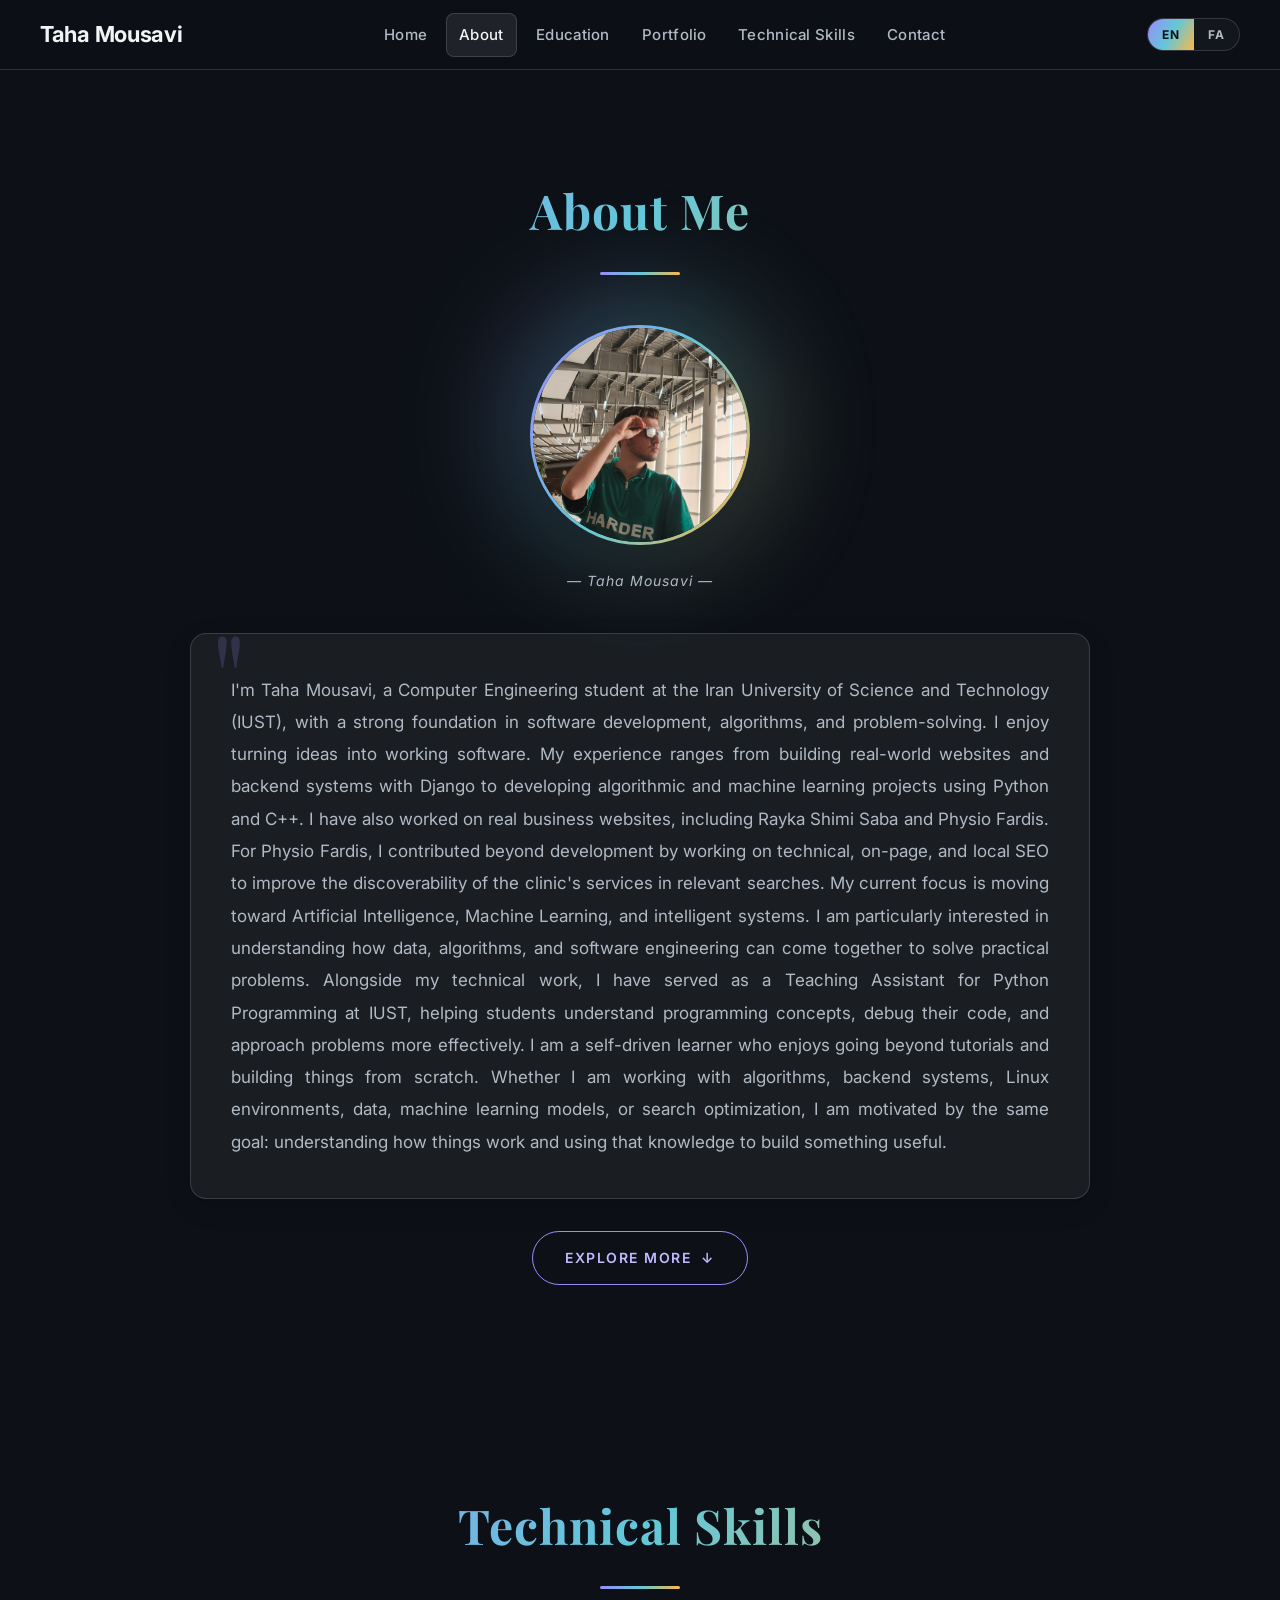
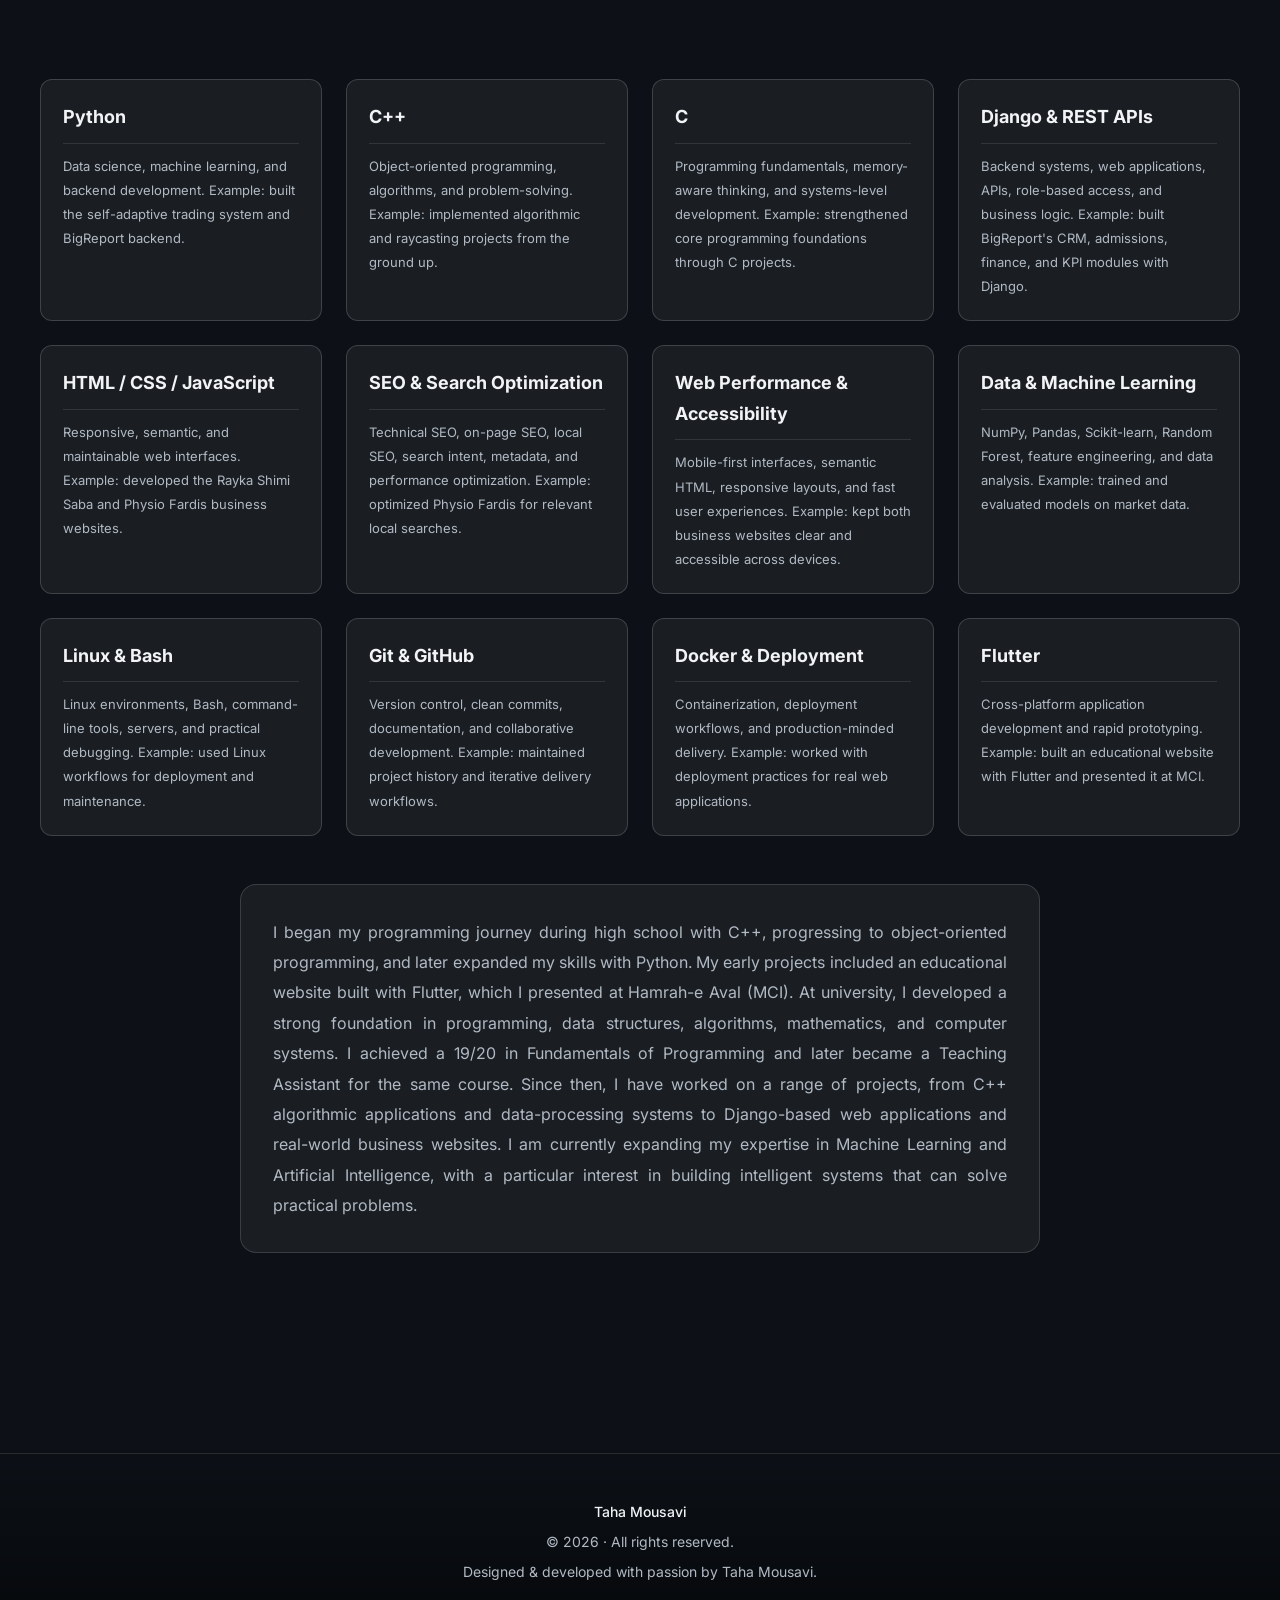
==== commit 29bfbc03: "ok" ====
--- a/about.html
+++ b/about.html
@@ -59,6 +59,10 @@
     </li>
 
     <li>
+      <a href="#skills-more" data-en="Technical Skills" data-fa="مهارت‌های فنی">Technical Skills</a>
+    </li>
+
+    <li>
       <a href="contact.html"
          data-en="Contact"
          data-fa="تماس">
@@ -126,33 +130,33 @@
 
      data-en="I'm Taha Mousavi, a Computer Engineering student at the Iran University of Science and Technology (IUST), with a strong foundation in software development, algorithms, and problem-solving.
 
-I enjoy turning ideas into working software. My experience ranges from building real-world websites and backend systems with Django to developing algorithmic and machine learning projects using Python and C++. I have also worked on projects for real businesses, including designing and developing a digital presence for a cosmetics and skincare company.
+I enjoy turning ideas into working software. My experience ranges from building real-world websites and backend systems with Django to developing algorithmic and machine learning projects using Python and C++. I have also worked on real business websites, including Rayka Shimi Saba and Physio Fardis. For Physio Fardis, I contributed beyond development by working on technical, on-page, and local SEO to improve the discoverability of the clinic's services in relevant searches.
 
 My current focus is moving toward Artificial Intelligence, Machine Learning, and intelligent systems. I am particularly interested in understanding how data, algorithms, and software engineering can come together to solve practical problems.
 
 Alongside my technical work, I have served as a Teaching Assistant for Python Programming at IUST, helping students understand programming concepts, debug their code, and approach problems more effectively.
 
-I am a self-driven learner who enjoys going beyond tutorials and building things from scratch. Whether I am working with algorithms, backend systems, Linux environments, data, or machine learning models, I am motivated by the same goal: understanding how things work and using that knowledge to build something useful."
+I am a self-driven learner who enjoys going beyond tutorials and building things from scratch. Whether I am working with algorithms, backend systems, Linux environments, data, machine learning models, or search optimization, I am motivated by the same goal: understanding how things work and using that knowledge to build something useful."
 
      data-fa="من طاها موسوی هستم، دانشجوی مهندسی کامپیوتر در دانشگاه علم و صنعت ایران، با پایه‌ای قوی در توسعه نرم‌افزار، الگوریتم‌ها و حل مسئله.
 
-من از تبدیل ایده‌ها به نرم‌افزارهای واقعی لذت می‌برم. تجربه‌ام از ساخت وب‌سایت‌ها و سیستم‌های بک‌اند واقعی با Django تا توسعه پروژه‌های الگوریتمی و یادگیری ماشین با Python و C++ را شامل می‌شود. همچنین روی پروژه‌های واقعی برای کسب‌وکارها کار کرده‌ام؛ از جمله طراحی و توسعه حضور دیجیتال یک شرکت فعال در حوزه محصولات آرایشی و مراقبت از پوست.
+من از تبدیل ایده‌ها به نرم‌افزارهای واقعی لذت می‌برم. تجربه‌ام از ساخت وب‌سایت‌ها و سیستم‌های بک‌اند واقعی با Django تا توسعه پروژه‌های الگوریتمی و یادگیری ماشین با Python و C++ را شامل می‌شود. همچنین روی پروژه‌های واقعی برای کسب‌وکارها کار کرده‌ام؛ از جمله طراحی و توسعه وب‌سایت رایکا شیمی صبا و فیزیوتراپی فردیس. در پروژه فیزیوتراپی فردیس، علاوه بر توسعه وب، روی سئوی فنی، سئوی داخلی و سئوی محلی برای بهبود دیده‌شدن خدمات در جست‌وجوهای مرتبط نیز کار کردم.
 
 تمرکز فعلی من به سمت هوش مصنوعی، یادگیری ماشین و سیستم‌های هوشمند در حال حرکت است. علاقه‌مندم درک کنم که چگونه داده، الگوریتم‌ها و مهندسی نرم‌افزار می‌توانند در کنار یکدیگر برای حل مسائل واقعی به کار گرفته شوند.
 
 در کنار فعالیت‌های فنی، به‌عنوان دستیار آموزشی برنامه‌نویسی پایتون در دانشگاه علم و صنعت فعالیت داشته‌ام و به دانشجویان در یادگیری مفاهیم برنامه‌نویسی، دیباگ کردن کد و حل مسئله کمک کرده‌ام.
 
-من یک یادگیرنده مستقل هستم که ترجیح می‌دهم فراتر از آموزش‌های تئوری بروم و چیزها را از پایه بسازم. چه در حال کار با الگوریتم‌ها، سیستم‌های بک‌اند، محیط‌های لینوکس، داده یا مدل‌های یادگیری ماشین باشم، هدفم یکسان است: درک عمیق نحوه کار سیستم‌ها و استفاده از این دانش برای ساختن چیزهای مفید.">
+من یک یادگیرنده مستقل هستم که ترجیح می‌دهم فراتر از آموزش‌های تئوری بروم و چیزها را از پایه بسازم. چه در حال کار با الگوریتم‌ها، سیستم‌های بک‌اند، محیط‌های لینوکس، داده، یادگیری ماشین یا بهینه‌سازی برای موتورهای جست‌وجو باشم، هدفم یکسان است: درک عمیق نحوه کار سیستم‌ها و استفاده از این دانش برای ساختن چیزهای مفید.">
 
     I'm Taha Mousavi, a Computer Engineering student at the Iran University of Science and Technology (IUST), with a strong foundation in software development, algorithms, and problem-solving.
 
-    I enjoy turning ideas into working software. My experience ranges from building real-world websites and backend systems with Django to developing algorithmic and machine learning projects using Python and C++. I have also worked on projects for real businesses, including designing and developing a digital presence for a cosmetics and skincare company.
+    I enjoy turning ideas into working software. My experience ranges from building real-world websites and backend systems with Django to developing algorithmic and machine learning projects using Python and C++. I have also worked on real business websites, including Rayka Shimi Saba and Physio Fardis. For Physio Fardis, I contributed beyond development by working on technical, on-page, and local SEO to improve the discoverability of the clinic's services in relevant searches.
 
     My current focus is moving toward Artificial Intelligence, Machine Learning, and intelligent systems. I am particularly interested in understanding how data, algorithms, and software engineering can come together to solve practical problems.
 
     Alongside my technical work, I have served as a Teaching Assistant for Python Programming at IUST, helping students understand programming concepts, debug their code, and approach problems more effectively.
 
-    I am a self-driven learner who enjoys going beyond tutorials and building things from scratch. Whether I am working with algorithms, backend systems, Linux environments, data, or machine learning models, I am motivated by the same goal: understanding how things work and using that knowledge to build something useful.
+    I am a self-driven learner who enjoys going beyond tutorials and building things from scratch. Whether I am working with algorithms, backend systems, Linux environments, data, machine learning models, or search optimization, I am motivated by the same goal: understanding how things work and using that knowledge to build something useful.
 
   </p>
 
@@ -186,10 +190,10 @@
       Python
 
       <div class="skill-details"
-           data-en="Data science, machine learning, backend development"
-           data-fa="علم داده، یادگیری ماشین و توسعه بک‌اند">
-
-        Data science, machine learning, backend development
+           data-en="Data science, machine learning, and backend development. Example: built the self-adaptive trading system and BigReport backend."
+           data-fa="علم داده، یادگیری ماشین و توسعه بک‌اند. نمونه: ساخت سیستم معامله‌گری خودسازگار و بک‌اند BigReport.">
+
+        Data science, machine learning, and backend development. Example: built the self-adaptive trading system and BigReport backend.
 
       </div>
     </li>
@@ -199,10 +203,10 @@
       C++
 
       <div class="skill-details"
-           data-en="Object-oriented programming, algorithms and problem-solving"
-           data-fa="برنامه‌نویسی شی‌گرا، الگوریتم‌ها و حل مسئله">
-
-        Object-oriented programming, algorithms and problem-solving
+           data-en="Object-oriented programming, algorithms, and problem-solving. Example: implemented algorithmic and raycasting projects from the ground up."
+           data-fa="برنامه‌نویسی شی‌گرا، الگوریتم‌ها و حل مسئله. نمونه: پیاده‌سازی پروژه‌های الگوریتمی و Raycasting از پایه.">
+
+        Object-oriented programming, algorithms, and problem-solving. Example: implemented algorithmic and raycasting projects from the ground up.
 
       </div>
     </li>
@@ -212,10 +216,10 @@
       C
 
       <div class="skill-details"
-           data-en="Fundamentals of programming and systems-level development"
-           data-fa="مبانی برنامه‌نویسی و توسعه در سطح سیستم">
-
-        Fundamentals of programming and systems-level development
+           data-en="Programming fundamentals, memory-aware thinking, and systems-level development. Example: strengthened core programming foundations through C projects."
+           data-fa="مبانی برنامه‌نویسی، تفکر آگاه از حافظه و توسعه در سطح سیستم. نمونه: تقویت پایه برنامه‌نویسی با پروژه‌های C.">
+
+        Programming fundamentals, memory-aware thinking, and systems-level development. Example: strengthened core programming foundations through C projects.
 
       </div>
     </li>
@@ -225,10 +229,10 @@
       Django & REST APIs
 
       <div class="skill-details"
-           data-en="Backend systems, web applications and API development"
-           data-fa="سیستم‌های بک‌اند، اپلیکیشن‌های وب و توسعه API">
-
-        Backend systems, web applications and API development
+           data-en="Backend systems, web applications, APIs, role-based access, and business logic. Example: built BigReport's CRM, admissions, finance, and KPI modules with Django."
+           data-fa="سیستم‌های بک‌اند، اپلیکیشن‌های وب، API، دسترسی مبتنی بر نقش و منطق کسب‌وکار. نمونه: ساخت ماژول‌های CRM، پذیرش، مالی و KPI بیگ‌ریپورت با Django.">
+
+        Backend systems, web applications, APIs, role-based access, and business logic. Example: built BigReport's CRM, admissions, finance, and KPI modules with Django.
 
       </div>
     </li>
@@ -238,10 +242,36 @@
       HTML / CSS / JavaScript
 
       <div class="skill-details"
-           data-en="Responsive and modern web interfaces"
-           data-fa="رابط‌های وب مدرن و ریسپانسیو">
-
-        Responsive and modern web interfaces
+           data-en="Responsive, semantic, and maintainable web interfaces. Example: developed the Rayka Shimi Saba and Physio Fardis business websites."
+           data-fa="رابط‌های وب ریسپانسیو، معنایی و قابل نگهداری. نمونه: توسعه وب‌سایت‌های رایکا شیمی صبا و فیزیوتراپی فردیس.">
+
+        Responsive, semantic, and maintainable web interfaces. Example: developed the Rayka Shimi Saba and Physio Fardis business websites.
+
+      </div>
+    </li>
+
+
+    <li>
+      SEO &amp; Search Optimization
+
+      <div class="skill-details"
+           data-en="Technical SEO, on-page SEO, local SEO, search intent, metadata, and performance optimization. Example: optimized Physio Fardis for relevant local searches."
+           data-fa="سئوی فنی، سئوی داخلی، سئوی محلی، نیت جست‌وجو، متادیتا و بهینه‌سازی عملکرد. نمونه: بهینه‌سازی فیزیوتراپی فردیس برای جست‌وجوهای محلی مرتبط.">
+
+        Technical SEO, on-page SEO, local SEO, search intent, metadata, and performance optimization. Example: optimized Physio Fardis for relevant local searches.
+
+      </div>
+    </li>
+
+
+    <li>
+      Web Performance &amp; Accessibility
+
+      <div class="skill-details"
+           data-en="Mobile-first interfaces, semantic HTML, responsive layouts, and fast user experiences. Example: kept both business websites clear and accessible across devices."
+           data-fa="رابط‌های موبایل‌محور، HTML معنایی، چیدمان ریسپانسیو و تجربه کاربری سریع. نمونه: حفظ وضوح و دسترسی دو وب‌سایت تجاری در همه دستگاه‌ها.">
+
+        Mobile-first interfaces, semantic HTML, responsive layouts, and fast user experiences. Example: kept both business websites clear and accessible across devices.
 
       </div>
     </li>
@@ -251,10 +281,10 @@
       Data & Machine Learning
 
       <div class="skill-details"
-           data-en="NumPy, Pandas, Scikit-learn, Random Forest and data analysis"
-           data-fa="NumPy، Pandas، Scikit-learn، Random Forest و تحلیل داده">
-
-        NumPy, Pandas, Scikit-learn, Random Forest and data analysis
+           data-en="NumPy, Pandas, Scikit-learn, Random Forest, feature engineering, and data analysis. Example: trained and evaluated models on market data."
+           data-fa="NumPy، Pandas، Scikit-learn، Random Forest، مهندسی ویژگی و تحلیل داده. نمونه: آموزش و ارزیابی مدل‌ها روی داده‌های بازار.">
+
+        NumPy, Pandas, Scikit-learn, Random Forest, feature engineering, and data analysis. Example: trained and evaluated models on market data.
 
       </div>
     </li>
@@ -264,10 +294,10 @@
       Linux & Bash
 
       <div class="skill-details"
-           data-en="Linux environments, command-line tools and system administration"
-           data-fa="محیط لینوکس، ابزارهای خط فرمان و مدیریت سیستم">
-
-        Linux environments, command-line tools and system administration
+           data-en="Linux environments, Bash, command-line tools, servers, and practical debugging. Example: used Linux workflows for deployment and maintenance."
+           data-fa="محیط لینوکس، Bash، ابزارهای خط فرمان، سرورها و دیباگ عملی. نمونه: استفاده از گردش‌کار لینوکس برای استقرار و نگهداری.">
+
+        Linux environments, Bash, command-line tools, servers, and practical debugging. Example: used Linux workflows for deployment and maintenance.
 
       </div>
     </li>
@@ -277,10 +307,10 @@
       Git & GitHub
 
       <div class="skill-details"
-           data-en="Version control and collaborative software development"
-           data-fa="کنترل نسخه و توسعه نرم‌افزار مشارکتی">
-
-        Version control and collaborative software development
+           data-en="Version control, clean commits, documentation, and collaborative development. Example: maintained project history and iterative delivery workflows."
+           data-fa="کنترل نسخه، کامیت‌های تمیز، مستندسازی و توسعه مشارکتی. نمونه: مدیریت تاریخچه پروژه و تحویل مرحله‌ای قابلیت‌ها.">
+
+        Version control, clean commits, documentation, and collaborative development. Example: maintained project history and iterative delivery workflows.
 
       </div>
     </li>
@@ -290,10 +320,10 @@
       Docker & Deployment
 
       <div class="skill-details"
-           data-en="Containerization and deployment workflows"
-           data-fa="کانتینرسازی و فرایندهای استقرار">
-
-        Containerization and deployment workflows
+           data-en="Containerization, deployment workflows, and production-minded delivery. Example: worked with deployment practices for real web applications."
+           data-fa="کانتینرسازی، گردش‌کار استقرار و تحویل مناسب محیط Production. نمونه: کار با روش‌های استقرار برای اپلیکیشن‌های وب واقعی.">
+
+        Containerization, deployment workflows, and production-minded delivery. Example: worked with deployment practices for real web applications.
 
       </div>
     </li>
@@ -303,10 +333,10 @@
       Flutter
 
       <div class="skill-details"
-           data-en="Cross-platform application development"
-           data-fa="توسعه اپلیکیشن‌های چندسکویی">
-
-        Cross-platform application development
+           data-en="Cross-platform application development and rapid prototyping. Example: built an educational website with Flutter and presented it at MCI."
+           data-fa="توسعه اپلیکیشن‌های چندسکویی و نمونه‌سازی سریع. نمونه: ساخت وب‌سایت آموزشی با Flutter و ارائه آن در همراه اول.">
+
+        Cross-platform application development and rapid prototyping. Example: built an educational website with Flutter and presented it at MCI.
 
       </div>
     </li>
@@ -377,4 +407,4 @@
 <script src="Lang.JS" defer></script>
 
 </body>
-</html>+</html>
--- a/navbar.css
+++ b/navbar.css
@@ -1582,6 +1582,206 @@
   }
 
 }
+
+
+/* ============ CLEAN, ACCESSIBLE REFINEMENT ============
+   Keep the visual system calm so the content—not the effects—leads. */
+
+:root {
+  --bg: #0d1117;
+  --bg-alt: #151a22;
+  --ink: #f1f3f5;
+  --ink-soft: #b1bac4;
+  --ink-muted: #89939e;
+  --violet: #9b8afb;
+  --violet-soft: #c3b9ff;
+  --teal: #62c8d8;
+  --card-bg: rgba(255, 255, 255, 0.055);
+  --card-bg-hover: rgba(255, 255, 255, 0.075);
+  --card-border: rgba(255, 255, 255, 0.14);
+  --card-border-hover: rgba(155, 138, 251, 0.55);
+  --radius: 12px;
+  --radius-lg: 16px;
+  --shadow-soft: 0 8px 24px rgba(0, 0, 0, 0.18);
+  --shadow-hover: 0 12px 30px rgba(0, 0, 0, 0.26);
+  --shadow-violet: 0 10px 28px rgba(0, 0, 0, 0.18);
+}
+
+body::before {
+  background: transparent;
+  animation: none;
+}
+
+.navbar {
+  background: rgba(13, 17, 23, 0.96);
+  backdrop-filter: none;
+  -webkit-backdrop-filter: none;
+  height: 70px;
+  padding: 0 40px;
+}
+
+.logo {
+  background: none;
+  -webkit-text-fill-color: currentColor;
+  color: var(--ink);
+  font-family: 'Inter', sans-serif;
+  font-size: 22px;
+  letter-spacing: -0.3px;
+}
+
+.logo::after,
+.project-list li::before {
+  display: none;
+}
+
+.navbar ul li a {
+  padding: 8px 12px;
+  border-radius: 8px;
+}
+
+.navbar ul li a:hover,
+.navbar ul li a.active {
+  color: var(--ink);
+  background: rgba(255, 255, 255, 0.08);
+  border-color: var(--card-border);
+  box-shadow: none;
+}
+
+.project-list {
+  gap: 20px;
+}
+
+.project-list li,
+.featured-project {
+  padding: 28px;
+  border-radius: var(--radius-lg);
+  background: rgba(255, 255, 255, 0.045);
+  backdrop-filter: none;
+  box-shadow: none;
+}
+
+.project-list li:hover {
+  transform: translateY(-3px);
+  box-shadow: var(--shadow-hover);
+}
+
+.project-list li strong,
+.project-header strong {
+  font-family: 'Inter', sans-serif;
+  letter-spacing: -0.2px;
+}
+
+body.lang-fa .project-list li strong,
+body.lang-fa .project-header strong {
+  font-family: 'Vazirmatn', sans-serif;
+  letter-spacing: 0;
+}
+
+#skills-more .skills-list li {
+  padding: 22px;
+  font-weight: 700;
+  text-align: left;
+  border-color: rgba(255, 255, 255, 0.16);
+}
+
+#skills-more .skills-list li:hover {
+  transform: translateY(-3px);
+}
+
+#skills-more .skill-details {
+  margin-top: 10px;
+  padding-top: 10px;
+  border-top: 1px solid rgba(255, 255, 255, 0.1);
+  font-size: 13px;
+  font-weight: 400;
+  line-height: 1.85;
+  color: var(--ink-soft);
+}
+
+body.lang-fa #skills-more .skills-list li {
+  text-align: right;
+}
+
+.project-list li strong {
+  font-size: 20px;
+}
+
+.featured-project {
+  border-color: var(--card-border);
+  background: rgba(255, 255, 255, 0.055);
+}
+
+.featured-project::before,
+.featured-project::after {
+  display: none;
+}
+
+.project-header {
+  margin-bottom: 14px;
+}
+
+.project-header strong {
+  font-size: clamp(21px, 3vw, 30px);
+}
+
+.project-badge {
+  color: var(--ink-muted);
+  border-color: var(--card-border);
+  text-transform: none;
+  letter-spacing: 0.2px;
+}
+
+.project-detail {
+  padding: 16px;
+  border-radius: 10px;
+  background: rgba(255, 255, 255, 0.025);
+}
+
+.project-stack {
+  margin-top: 20px;
+}
+
+.project-stack span {
+  padding: 5px 9px;
+  color: var(--ink-soft);
+  font-weight: 500;
+}
+
+.project-link {
+  text-transform: none;
+  padding: 8px 14px;
+  border-radius: 8px;
+  box-shadow: none;
+}
+
+.project-link:hover {
+  box-shadow: none;
+}
+
+:where(a, button):focus-visible {
+  outline: 2px solid var(--teal);
+  outline-offset: 3px;
+}
+
+@media (max-width: 700px) {
+  .navbar {
+    padding: 0 18px;
+  }
+
+  .navbar ul {
+    gap: 1px;
+  }
+
+  .navbar ul li a {
+    padding: 7px 8px;
+    font-size: 13px;
+  }
+
+  .project-list li,
+  .featured-project {
+    padding: 22px 18px;
+  }
+}
 /* ============================================
    PORTFOLIO PAGE IMPROVEMENTS
    ============================================ */
@@ -1886,6 +2086,95 @@
 }
 
 
+.project-images {
+
+  position: relative;
+
+  z-index: 1;
+
+  display: grid;
+
+  grid-template-columns:
+    repeat(
+      auto-fit,
+      minmax(
+        260px,
+        1fr
+      )
+    );
+
+  gap: 16px;
+
+  margin-top: 26px;
+
+}
+
+
+.project-image-card {
+
+  border: 1px solid var(--card-border);
+
+  border-radius: 14px;
+
+  overflow: hidden;
+
+  background: rgba(255, 255, 255, 0.025);
+
+}
+
+
+.project-image-card img {
+  display: block;
+  width: 100%;
+  max-width: 100%;
+  height: auto;
+  object-fit: contain;
+  border-bottom: 1px solid var(--card-border);
+}
+@media (max-width:700px){
+
+  .project-images{
+      grid-template-columns:1fr;
+  }
+
+  .project-image-card img{
+      width:100%;
+      height:auto;
+      object-fit:contain;
+  }
+
+}
+
+
+.project-image-card figcaption {
+
+
+
+
+
+
+
+
+
+
+
+
+
+
+
+  padding: 12px 16px;
+
+  color: var(--ink-muted);
+
+  font-size: 12.5px;
+
+  line-height: 1.6;
+
+  text-align: center;
+
+}
+
+
 .project-note {
 
   position: relative;
@@ -2019,4 +2308,4 @@
   }
 
 
-}+}
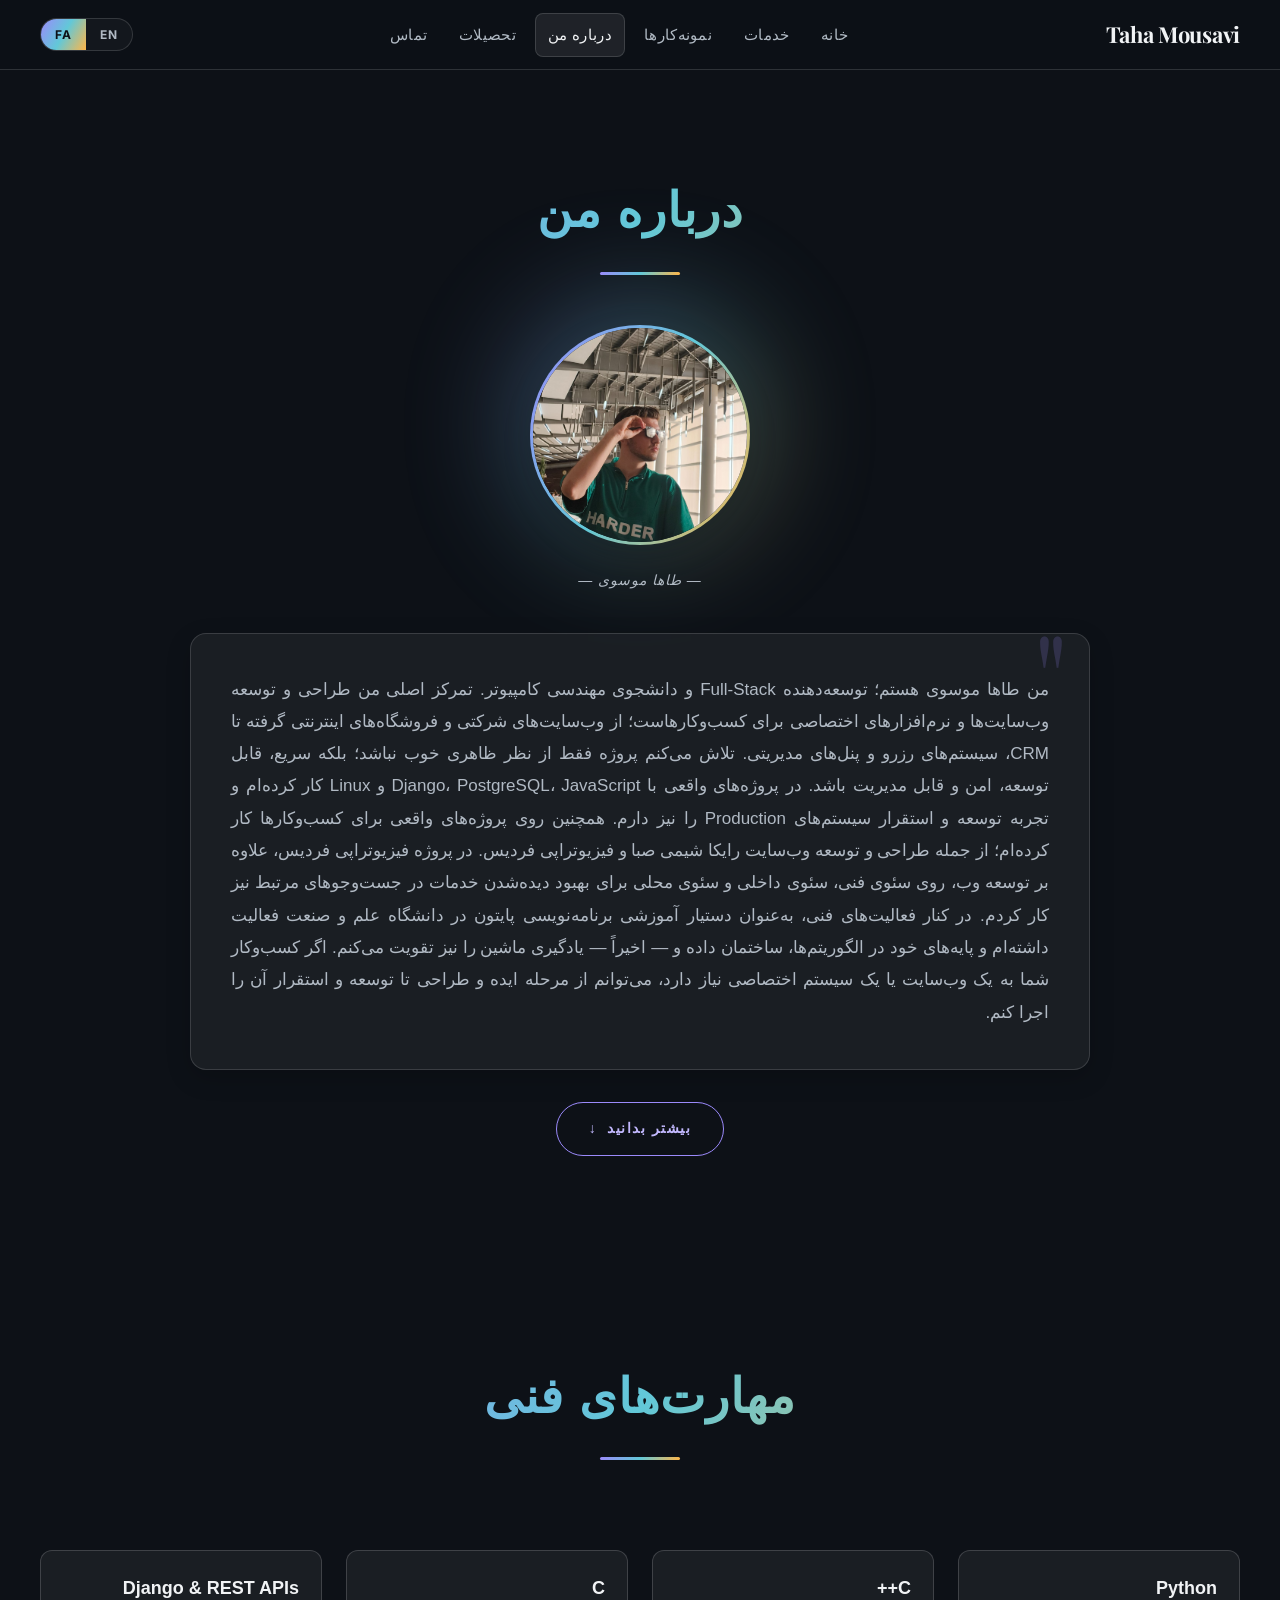
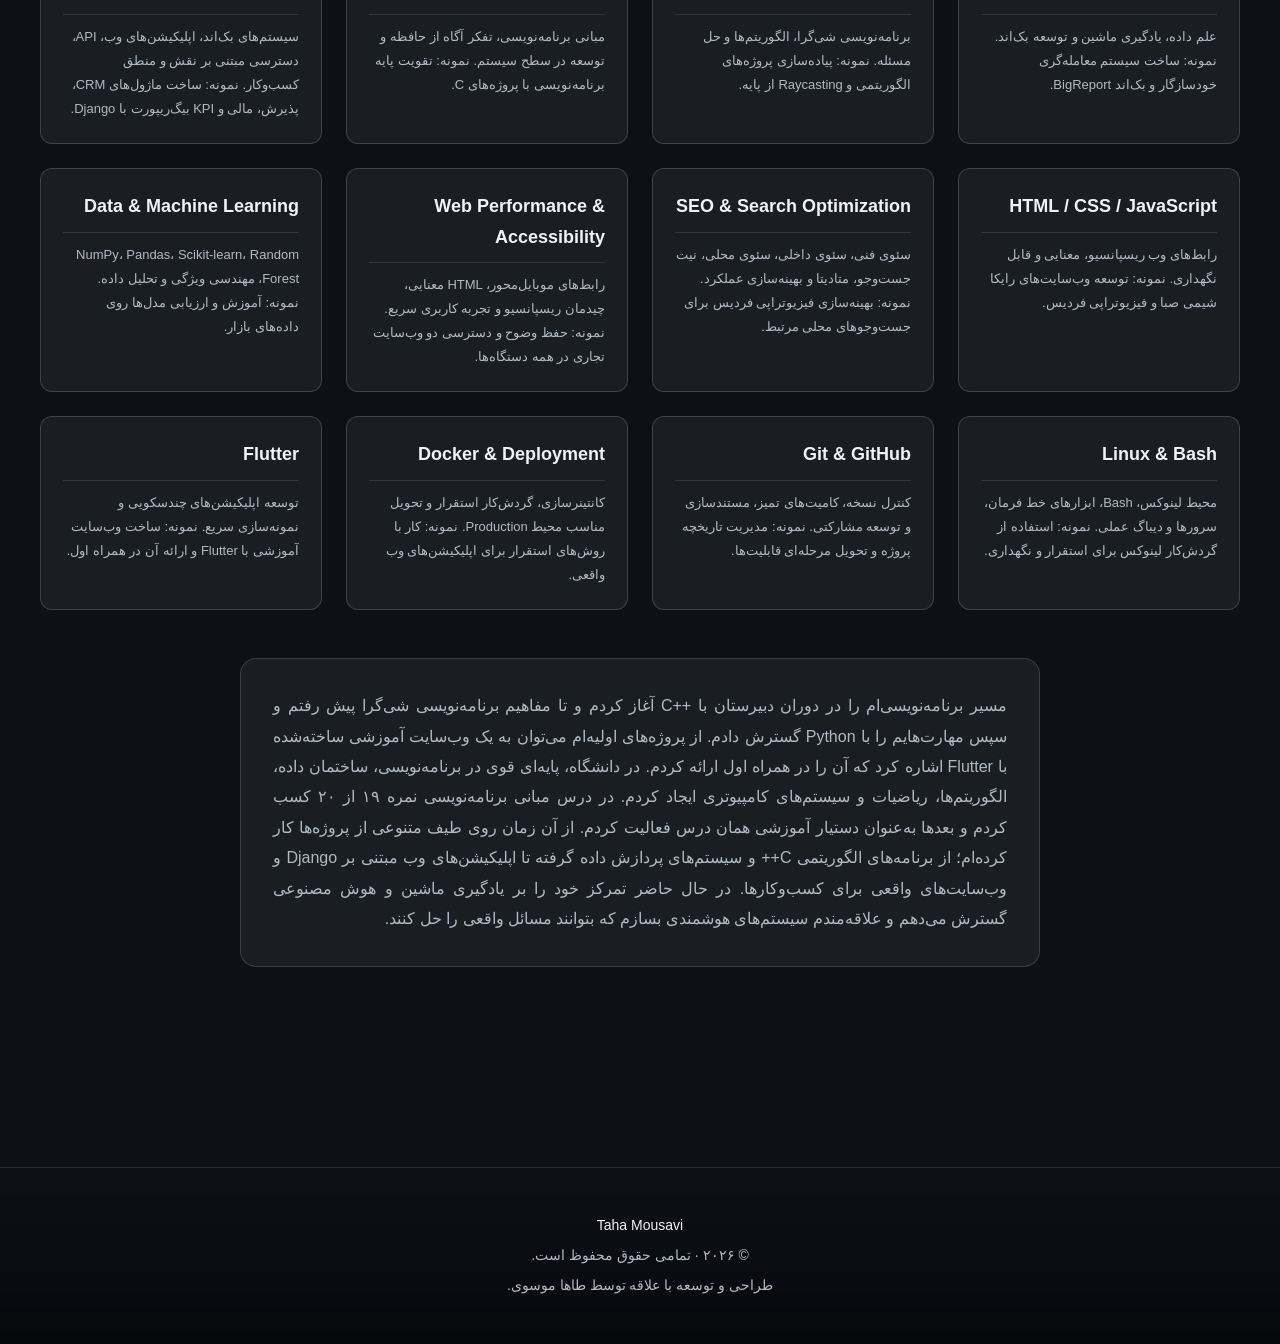
==== commit 2225911d: "resume updated" ====
--- a/about.html
+++ b/about.html
@@ -6,8 +6,13 @@
 
   <title data-en="About Me | Taha Mousavi"
          data-fa="درباره من | طاها موسوی">
-    About Me | Taha Mousavi
+    درباره من | طاها موسوی
   </title>
+
+  <meta name="description"
+        data-en="Taha Mousavi is a Full-Stack developer focused on building websites and custom software for businesses."
+        data-fa="طاها موسوی توسعه‌دهنده Full-Stack با تمرکز بر ساخت وب‌سایت و نرم‌افزار اختصاصی برای کسب‌وکارهاست."
+        content="طاها موسوی توسعه‌دهنده Full-Stack با تمرکز بر ساخت وب‌سایت و نرم‌افزار اختصاصی برای کسب‌وکارهاست.">
 
   <link rel="stylesheet" href="navbar.css">
 
@@ -29,7 +34,19 @@
       <a href="index.html"
          data-en="Home"
          data-fa="خانه">
-        Home
+        خانه
+      </a>
+    </li>
+
+    <li>
+      <a href="index.html#services" data-en="Services" data-fa="خدمات">خدمات</a>
+    </li>
+
+    <li>
+      <a href="portfolio.html"
+         data-en="Projects"
+         data-fa="نمونه‌کارها">
+        نمونه‌کارها
       </a>
     </li>
 
@@ -38,7 +55,7 @@
          class="active"
          data-en="About"
          data-fa="درباره من">
-        About
+        درباره من
       </a>
     </li>
 
@@ -46,27 +63,15 @@
       <a href="education.html"
          data-en="Education"
          data-fa="تحصیلات">
-        Education
+        تحصیلات
       </a>
-    </li>
-
-    <li>
-      <a href="portfolio.html"
-         data-en="Portfolio"
-         data-fa="نمونه‌کارها">
-        Portfolio
-      </a>
-    </li>
-
-    <li>
-      <a href="#skills-more" data-en="Technical Skills" data-fa="مهارت‌های فنی">Technical Skills</a>
     </li>
 
     <li>
       <a href="contact.html"
          data-en="Contact"
          data-fa="تماس">
-        Contact
+        تماس
       </a>
     </li>
   </ul>
@@ -75,13 +80,13 @@
 
     <div class="lang-toggle" role="group" aria-label="Language">
       <button type="button"
-              data-lang="en"
-              class="is-active">
+              data-lang="en">
         EN
       </button>
 
       <button type="button"
-              data-lang="fa">
+              data-lang="fa"
+              class="is-active">
         FA
       </button>
     </div>
@@ -106,7 +111,7 @@
   <h2 class="h2txt"
       data-en="About Me"
       data-fa="درباره من">
-    About Me
+    درباره من
   </h2>
 
 
@@ -119,7 +124,7 @@
       data-en="— Taha Mousavi —"
       data-fa="— طاها موسوی —">
 
-      — Taha Mousavi —
+      — طاها موسوی —
 
     </figcaption>
 
@@ -128,35 +133,41 @@
 
   <p class="text-about"
 
-     data-en="I'm Taha Mousavi, a Computer Engineering student at the Iran University of Science and Technology (IUST), with a strong foundation in software development, algorithms, and problem-solving.
-
-I enjoy turning ideas into working software. My experience ranges from building real-world websites and backend systems with Django to developing algorithmic and machine learning projects using Python and C++. I have also worked on real business websites, including Rayka Shimi Saba and Physio Fardis. For Physio Fardis, I contributed beyond development by working on technical, on-page, and local SEO to improve the discoverability of the clinic's services in relevant searches.
-
-My current focus is moving toward Artificial Intelligence, Machine Learning, and intelligent systems. I am particularly interested in understanding how data, algorithms, and software engineering can come together to solve practical problems.
-
-Alongside my technical work, I have served as a Teaching Assistant for Python Programming at IUST, helping students understand programming concepts, debug their code, and approach problems more effectively.
-
-I am a self-driven learner who enjoys going beyond tutorials and building things from scratch. Whether I am working with algorithms, backend systems, Linux environments, data, machine learning models, or search optimization, I am motivated by the same goal: understanding how things work and using that knowledge to build something useful."
-
-     data-fa="من طاها موسوی هستم، دانشجوی مهندسی کامپیوتر در دانشگاه علم و صنعت ایران، با پایه‌ای قوی در توسعه نرم‌افزار، الگوریتم‌ها و حل مسئله.
-
-من از تبدیل ایده‌ها به نرم‌افزارهای واقعی لذت می‌برم. تجربه‌ام از ساخت وب‌سایت‌ها و سیستم‌های بک‌اند واقعی با Django تا توسعه پروژه‌های الگوریتمی و یادگیری ماشین با Python و C++ را شامل می‌شود. همچنین روی پروژه‌های واقعی برای کسب‌وکارها کار کرده‌ام؛ از جمله طراحی و توسعه وب‌سایت رایکا شیمی صبا و فیزیوتراپی فردیس. در پروژه فیزیوتراپی فردیس، علاوه بر توسعه وب، روی سئوی فنی، سئوی داخلی و سئوی محلی برای بهبود دیده‌شدن خدمات در جست‌وجوهای مرتبط نیز کار کردم.
-
-تمرکز فعلی من به سمت هوش مصنوعی، یادگیری ماشین و سیستم‌های هوشمند در حال حرکت است. علاقه‌مندم درک کنم که چگونه داده، الگوریتم‌ها و مهندسی نرم‌افزار می‌توانند در کنار یکدیگر برای حل مسائل واقعی به کار گرفته شوند.
-
-در کنار فعالیت‌های فنی، به‌عنوان دستیار آموزشی برنامه‌نویسی پایتون در دانشگاه علم و صنعت فعالیت داشته‌ام و به دانشجویان در یادگیری مفاهیم برنامه‌نویسی، دیباگ کردن کد و حل مسئله کمک کرده‌ام.
-
-من یک یادگیرنده مستقل هستم که ترجیح می‌دهم فراتر از آموزش‌های تئوری بروم و چیزها را از پایه بسازم. چه در حال کار با الگوریتم‌ها، سیستم‌های بک‌اند، محیط‌های لینوکس، داده، یادگیری ماشین یا بهینه‌سازی برای موتورهای جست‌وجو باشم، هدفم یکسان است: درک عمیق نحوه کار سیستم‌ها و استفاده از این دانش برای ساختن چیزهای مفید.">
-
-    I'm Taha Mousavi, a Computer Engineering student at the Iran University of Science and Technology (IUST), with a strong foundation in software development, algorithms, and problem-solving.
-
-    I enjoy turning ideas into working software. My experience ranges from building real-world websites and backend systems with Django to developing algorithmic and machine learning projects using Python and C++. I have also worked on real business websites, including Rayka Shimi Saba and Physio Fardis. For Physio Fardis, I contributed beyond development by working on technical, on-page, and local SEO to improve the discoverability of the clinic's services in relevant searches.
-
-    My current focus is moving toward Artificial Intelligence, Machine Learning, and intelligent systems. I am particularly interested in understanding how data, algorithms, and software engineering can come together to solve practical problems.
-
-    Alongside my technical work, I have served as a Teaching Assistant for Python Programming at IUST, helping students understand programming concepts, debug their code, and approach problems more effectively.
-
-    I am a self-driven learner who enjoys going beyond tutorials and building things from scratch. Whether I am working with algorithms, backend systems, Linux environments, data, machine learning models, or search optimization, I am motivated by the same goal: understanding how things work and using that knowledge to build something useful.
+     data-en="I'm Taha Mousavi, a Full-Stack developer and Computer Engineering student.
+
+My main focus is designing and developing websites and custom software for businesses — from corporate websites and online stores to CRMs, booking systems, and admin panels.
+
+I try to make sure a project isn't just good-looking; it also needs to be fast, scalable, secure, and easy to manage. In real projects I've worked with Django, PostgreSQL, JavaScript, and Linux, and I have experience developing and deploying production systems.
+
+I have also worked on real business websites, including Rayka Shimi Saba and Physio Fardis. For Physio Fardis, I went beyond development to work on technical, on-page, and local SEO to improve the discoverability of the clinic's services in relevant searches.
+
+Alongside my technical work, I have served as a Teaching Assistant for Python Programming at IUST, and I continue strengthening my foundations in algorithms, data structures, and — more recently — Machine Learning.
+
+If your business needs a website or a custom system, I can take it from idea and design through development and deployment."
+
+     data-fa="من طاها موسوی هستم؛ توسعه‌دهنده Full-Stack و دانشجوی مهندسی کامپیوتر.
+
+تمرکز اصلی من طراحی و توسعه وب‌سایت‌ها و نرم‌افزارهای اختصاصی برای کسب‌وکارهاست؛ از وب‌سایت‌های شرکتی و فروشگاه‌های اینترنتی گرفته تا CRM، سیستم‌های رزرو و پنل‌های مدیریتی.
+
+تلاش می‌کنم پروژه فقط از نظر ظاهری خوب نباشد؛ بلکه سریع، قابل توسعه، امن و قابل مدیریت باشد. در پروژه‌های واقعی با Django، PostgreSQL، JavaScript و Linux کار کرده‌ام و تجربه توسعه و استقرار سیستم‌های Production را نیز دارم.
+
+همچنین روی پروژه‌های واقعی برای کسب‌وکارها کار کرده‌ام؛ از جمله طراحی و توسعه وب‌سایت رایکا شیمی صبا و فیزیوتراپی فردیس. در پروژه فیزیوتراپی فردیس، علاوه بر توسعه وب، روی سئوی فنی، سئوی داخلی و سئوی محلی برای بهبود دیده‌شدن خدمات در جست‌وجوهای مرتبط نیز کار کردم.
+
+در کنار فعالیت‌های فنی، به‌عنوان دستیار آموزشی برنامه‌نویسی پایتون در دانشگاه علم و صنعت فعالیت داشته‌ام و پایه‌های خود در الگوریتم‌ها، ساختمان داده و — اخیراً — یادگیری ماشین را نیز تقویت می‌کنم.
+
+اگر کسب‌وکار شما به یک وب‌سایت یا یک سیستم اختصاصی نیاز دارد، می‌توانم از مرحله ایده و طراحی تا توسعه و استقرار آن را اجرا کنم.">
+
+    من طاها موسوی هستم؛ توسعه‌دهنده Full-Stack و دانشجوی مهندسی کامپیوتر.
+
+    تمرکز اصلی من طراحی و توسعه وب‌سایت‌ها و نرم‌افزارهای اختصاصی برای کسب‌وکارهاست؛ از وب‌سایت‌های شرکتی و فروشگاه‌های اینترنتی گرفته تا CRM، سیستم‌های رزرو و پنل‌های مدیریتی.
+
+    تلاش می‌کنم پروژه فقط از نظر ظاهری خوب نباشد؛ بلکه سریع، قابل توسعه، امن و قابل مدیریت باشد. در پروژه‌های واقعی با Django، PostgreSQL، JavaScript و Linux کار کرده‌ام و تجربه توسعه و استقرار سیستم‌های Production را نیز دارم.
+
+    همچنین روی پروژه‌های واقعی برای کسب‌وکارها کار کرده‌ام؛ از جمله طراحی و توسعه وب‌سایت رایکا شیمی صبا و فیزیوتراپی فردیس. در پروژه فیزیوتراپی فردیس، علاوه بر توسعه وب، روی سئوی فنی، سئوی داخلی و سئوی محلی برای بهبود دیده‌شدن خدمات در جست‌وجوهای مرتبط نیز کار کردم.
+
+    در کنار فعالیت‌های فنی، به‌عنوان دستیار آموزشی برنامه‌نویسی پایتون در دانشگاه علم و صنعت فعالیت داشته‌ام و پایه‌های خود در الگوریتم‌ها، ساختمان داده و — اخیراً — یادگیری ماشین را نیز تقویت می‌کنم.
+
+    اگر کسب‌وکار شما به یک وب‌سایت یا یک سیستم اختصاصی نیاز دارد، می‌توانم از مرحله ایده و طراحی تا توسعه و استقرار آن را اجرا کنم.
 
   </p>
 
@@ -166,7 +177,7 @@
      data-en="Explore More"
      data-fa="بیشتر بدانید">
 
-    Explore More
+    بیشتر بدانید
 
   </a>
 
@@ -179,7 +190,7 @@
       data-en="Technical Skills"
       data-fa="مهارت‌های فنی">
 
-    Technical Skills
+    مهارت‌های فنی
 
   </h2>
 
--- a/navbar.css
+++ b/navbar.css
@@ -2309,3 +2309,348 @@
 
 
 }
+
+
+/* ============================================
+   BUSINESS SECTIONS — Services / Trust / Why /
+   Process / CTA / Lead Form / Project Groups
+   Added for the business-focused repositioning.
+   Reuses existing design tokens (--card-bg, etc.)
+   ============================================ */
+
+/* ---- Trust strip ---- */
+.trust-strip {
+  max-width: 1300px;
+  margin: 0 auto 10px;
+  padding: 18px 24px;
+  display: flex;
+  flex-wrap: wrap;
+  justify-content: center;
+  gap: 14px 28px;
+  border: 1px solid var(--card-border);
+  border-radius: var(--radius-lg);
+  background: var(--card-bg);
+  backdrop-filter: blur(20px);
+}
+
+.trust-strip span {
+  display: inline-flex;
+  align-items: center;
+  gap: 8px;
+  color: var(--ink-soft);
+  font-size: 13px;
+  font-weight: 600;
+  letter-spacing: 0.2px;
+  white-space: nowrap;
+}
+
+.trust-strip span::before {
+  content: '';
+  width: 6px;
+  height: 6px;
+  border-radius: 50%;
+  background: var(--teal);
+  flex-shrink: 0;
+}
+
+/* ---- Section shell (used by services / why / process / cta) ---- */
+.section-shell {
+  max-width: 1300px;
+  margin: 0 auto;
+}
+
+.section-head {
+  max-width: 720px;
+  margin: 0 auto 44px;
+  text-align: center;
+}
+
+.section-head .section-kicker {
+  display: block;
+  margin-bottom: 14px;
+}
+
+.section-head p {
+  margin-top: 14px;
+  color: var(--ink-soft);
+  font-size: 16px;
+  line-height: 1.8;
+}
+
+/* ---- Services ---- */
+.services-grid,
+.why-grid {
+  display: grid;
+  grid-template-columns: repeat(auto-fit, minmax(260px, 1fr));
+  gap: 24px;
+}
+
+.service-card,
+.why-card {
+  position: relative;
+  padding: 32px 28px;
+  border: 1px solid var(--card-border);
+  border-radius: var(--radius-lg);
+  background: var(--card-bg);
+  backdrop-filter: blur(20px);
+  transition: var(--transition);
+}
+
+.service-card:hover,
+.why-card:hover {
+  transform: translateY(-8px);
+  border-color: var(--card-border-hover);
+  box-shadow: var(--shadow-hover);
+}
+
+.service-card h3,
+.why-card h3 {
+  margin-bottom: 12px;
+  color: var(--ink);
+  font-family: 'Playfair Display', serif;
+  font-size: 21px;
+  line-height: 1.3;
+}
+
+body.lang-fa .service-card h3,
+body.lang-fa .why-card h3 {
+  font-family: 'Vazirmatn', sans-serif;
+}
+
+.service-card > p,
+.why-card p {
+  color: var(--ink-soft);
+  font-size: 14.5px;
+  line-height: 1.85;
+  margin-bottom: 16px;
+}
+
+.service-features {
+  display: flex;
+  flex-wrap: wrap;
+  gap: 8px;
+  list-style: none;
+}
+
+.service-features li {
+  padding: 6px 12px;
+  border: 1px solid var(--card-border);
+  border-radius: 50px;
+  color: var(--ink-muted);
+  font-size: 12px;
+  font-weight: 500;
+}
+
+body.lang-fa .service-features {
+  direction: rtl;
+}
+
+/* ---- Process (stepper) ---- */
+.process-grid {
+  display: grid;
+  grid-template-columns: repeat(auto-fit, minmax(220px, 1fr));
+  gap: 20px;
+  counter-reset: process;
+}
+
+.process-step {
+  position: relative;
+  padding: 28px 24px;
+  border: 1px solid var(--card-border);
+  border-radius: var(--radius-lg);
+  background: var(--card-bg);
+  backdrop-filter: blur(20px);
+}
+
+.process-step .process-number {
+  display: block;
+  margin-bottom: 18px;
+  color: var(--violet-soft);
+  font-family: 'Playfair Display', serif;
+  font-size: 22px;
+  font-weight: 700;
+}
+
+body.lang-fa .process-step .process-number {
+  font-family: 'Vazirmatn', sans-serif;
+}
+
+.process-step h3 {
+  margin-bottom: 10px;
+  color: var(--ink);
+  font-size: 18px;
+}
+
+.process-step p {
+  color: var(--ink-soft);
+  font-size: 14px;
+  line-height: 1.8;
+}
+
+/* ---- CTA band ---- */
+.cta-band {
+  max-width: 1100px;
+  margin: 0 auto;
+  padding: 56px 40px;
+  text-align: center;
+  border-radius: var(--radius-lg);
+  border: 1px solid var(--card-border-hover);
+  background: var(--aurora-gradient-soft), var(--card-bg);
+  backdrop-filter: blur(20px);
+}
+
+.cta-band h2 {
+  margin-bottom: 16px;
+  font-family: 'Playfair Display', serif;
+  font-size: clamp(26px, 4vw, 38px);
+  color: var(--ink);
+}
+
+body.lang-fa .cta-band h2 {
+  font-family: 'Vazirmatn', sans-serif;
+}
+
+.cta-band p {
+  max-width: 640px;
+  margin: 0 auto 28px;
+  color: var(--ink-soft);
+  font-size: 15.5px;
+  line-height: 1.8;
+}
+
+.cta-band .hero-cta {
+  justify-content: center;
+}
+
+/* ---- Featured project teaser cards (home page) ---- */
+.project-teaser-grid {
+  display: grid;
+  grid-template-columns: repeat(auto-fit, minmax(280px, 1fr));
+  gap: 22px;
+  margin-bottom: 36px;
+}
+
+.project-teaser-card {
+  padding: 28px;
+  border: 1px solid var(--card-border);
+  border-radius: var(--radius-lg);
+  background: var(--card-bg);
+  backdrop-filter: blur(20px);
+  transition: var(--transition);
+  display: flex;
+  flex-direction: column;
+  gap: 12px;
+}
+
+.project-teaser-card:hover {
+  transform: translateY(-8px);
+  border-color: var(--card-border-hover);
+  box-shadow: var(--shadow-hover);
+}
+
+.project-teaser-category {
+  display: inline-block;
+  align-self: flex-start;
+  padding: 5px 12px;
+  border-radius: 50px;
+  background: rgba(138, 107, 255, 0.14);
+  color: var(--violet-soft);
+  font-size: 11.5px;
+  font-weight: 700;
+  letter-spacing: 0.3px;
+}
+
+.project-teaser-card h3 {
+  color: var(--ink);
+  font-size: 19px;
+  font-family: 'Playfair Display', serif;
+}
+
+body.lang-fa .project-teaser-card h3 {
+  font-family: 'Vazirmatn', sans-serif;
+}
+
+.project-teaser-card p {
+  color: var(--ink-soft);
+  font-size: 14px;
+  line-height: 1.8;
+  flex-grow: 1;
+}
+
+.teaser-more-link {
+  text-align: center;
+}
+
+/* ---- Other-projects group heading inside portfolio.html ---- */
+.projects-group-heading {
+  grid-column: 1 / -1;
+  margin: 12px 0 4px;
+  padding-top: 24px;
+  border-top: 1px solid var(--card-border);
+  font-family: 'Playfair Display', serif;
+  font-size: 20px;
+  color: var(--ink-soft);
+}
+
+body.lang-fa .projects-group-heading {
+  font-family: 'Vazirmatn', sans-serif;
+}
+
+/* ---- Lead-generation contact form ---- */
+.lead-form {
+  display: grid;
+  grid-template-columns: repeat(auto-fit, minmax(240px, 1fr));
+  gap: 18px;
+  max-width: 900px;
+  margin: 0 auto 20px;
+}
+
+.lead-form .field-full {
+  grid-column: 1 / -1;
+}
+
+.lead-form label {
+  display: block;
+  margin-bottom: 8px;
+  color: var(--ink-soft);
+  font-size: 13.5px;
+  font-weight: 600;
+}
+
+.lead-form input,
+.lead-form select,
+.lead-form textarea {
+  width: 100%;
+  padding: 12px 14px;
+  border-radius: var(--radius-sm);
+  border: 1px solid var(--card-border);
+  background: rgba(255,255,255,0.03);
+  color: var(--ink);
+  font-family: inherit;
+  font-size: 14.5px;
+  transition: var(--transition-fast);
+}
+
+.lead-form input:focus,
+.lead-form select:focus,
+.lead-form textarea:focus {
+  outline: none;
+  border-color: var(--card-border-hover);
+  background: rgba(255,255,255,0.05);
+}
+
+.lead-form textarea {
+  min-height: 120px;
+  resize: vertical;
+}
+
+.lead-form button[type="submit"] {
+  grid-column: 1 / -1;
+  justify-self: center;
+  margin-top: 8px;
+}
+
+@media (max-width: 700px) {
+  .cta-band { padding: 40px 22px; }
+  .trust-strip { padding: 14px 18px; gap: 10px 18px; justify-content: flex-start; }
+}
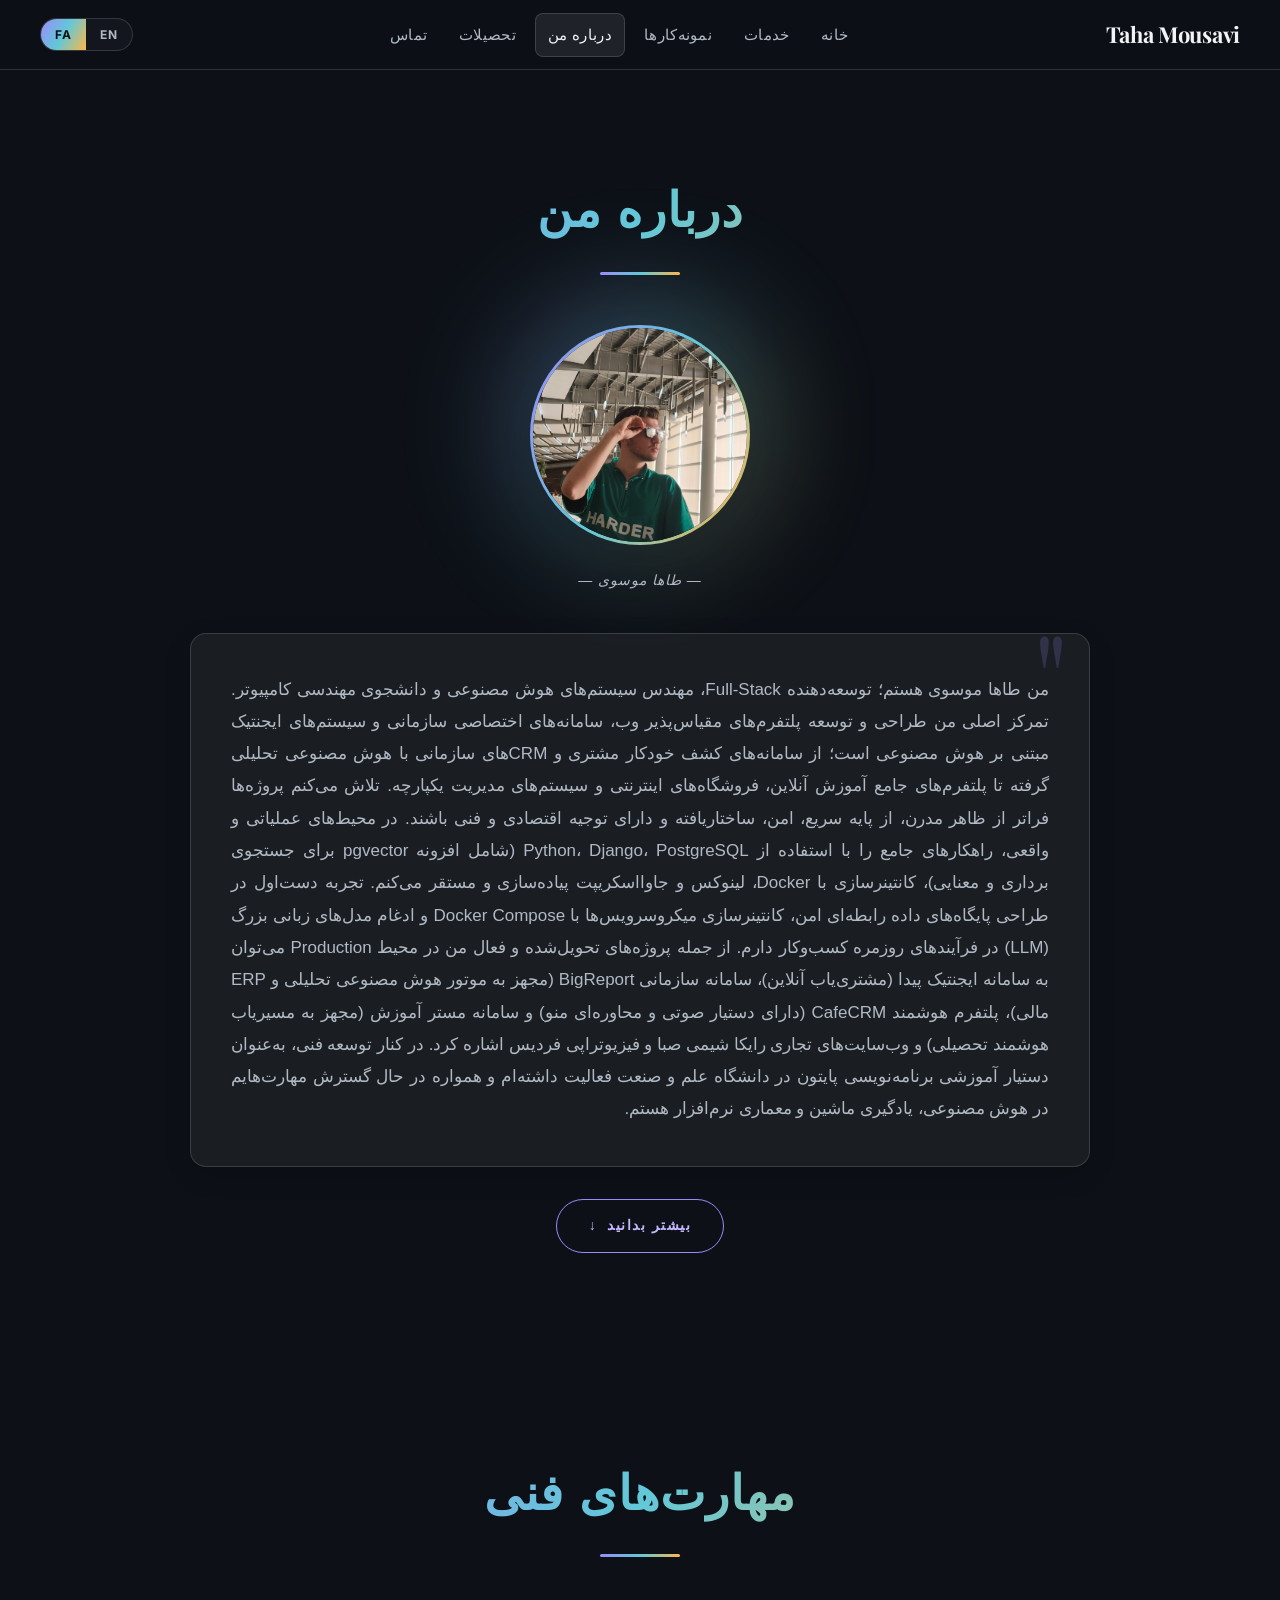
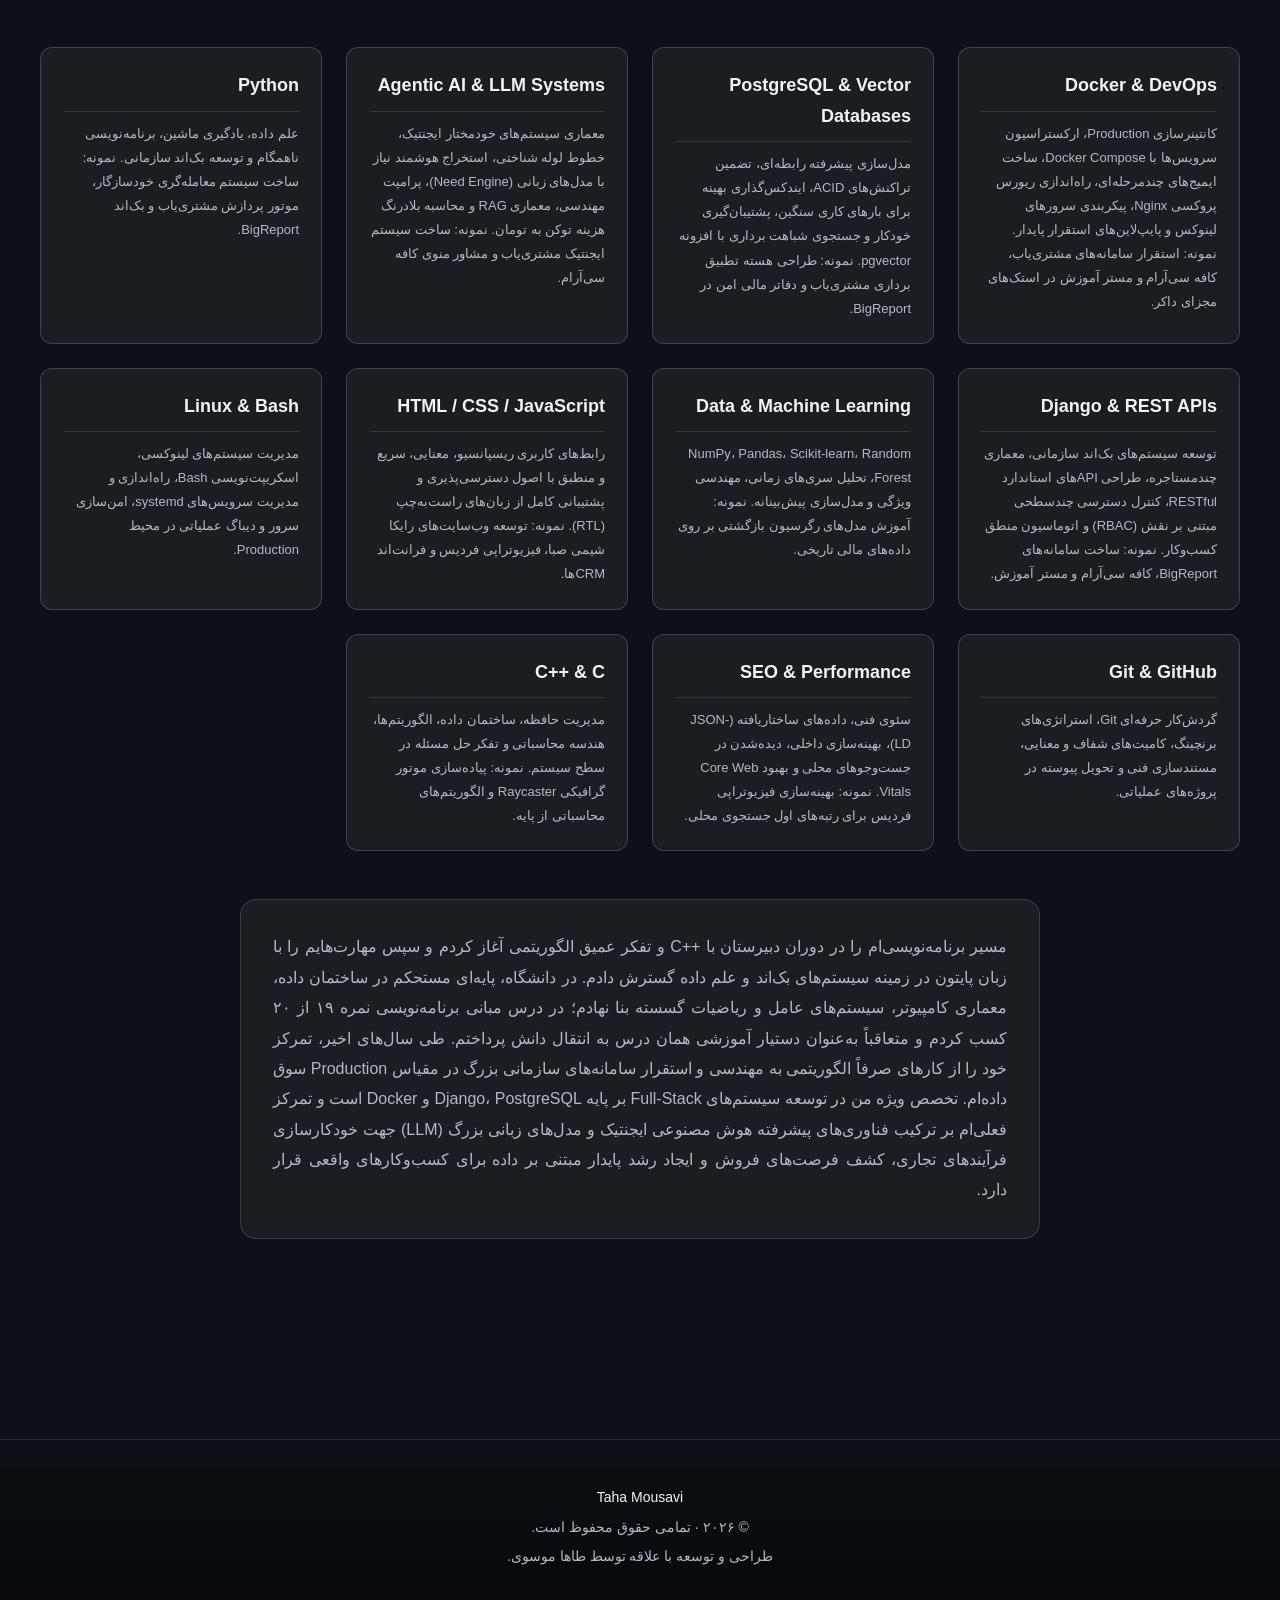
==== commit a2e8ee10: "feat: add Peyda (Agentic AI), CafeCRM (AI Advisor), Mr Amouzesh, revamp BigReport with Luna AI, and " ====
--- a/about.html
+++ b/about.html
@@ -133,41 +133,35 @@
 
   <p class="text-about"
 
-     data-en="I'm Taha Mousavi, a Full-Stack developer and Computer Engineering student.
-
-My main focus is designing and developing websites and custom software for businesses — from corporate websites and online stores to CRMs, booking systems, and admin panels.
-
-I try to make sure a project isn't just good-looking; it also needs to be fast, scalable, secure, and easy to manage. In real projects I've worked with Django, PostgreSQL, JavaScript, and Linux, and I have experience developing and deploying production systems.
-
-I have also worked on real business websites, including Rayka Shimi Saba and Physio Fardis. For Physio Fardis, I went beyond development to work on technical, on-page, and local SEO to improve the discoverability of the clinic's services in relevant searches.
-
-Alongside my technical work, I have served as a Teaching Assistant for Python Programming at IUST, and I continue strengthening my foundations in algorithms, data structures, and — more recently — Machine Learning.
-
-If your business needs a website or a custom system, I can take it from idea and design through development and deployment."
-
-     data-fa="من طاها موسوی هستم؛ توسعه‌دهنده Full-Stack و دانشجوی مهندسی کامپیوتر.
-
-تمرکز اصلی من طراحی و توسعه وب‌سایت‌ها و نرم‌افزارهای اختصاصی برای کسب‌وکارهاست؛ از وب‌سایت‌های شرکتی و فروشگاه‌های اینترنتی گرفته تا CRM، سیستم‌های رزرو و پنل‌های مدیریتی.
-
-تلاش می‌کنم پروژه فقط از نظر ظاهری خوب نباشد؛ بلکه سریع، قابل توسعه، امن و قابل مدیریت باشد. در پروژه‌های واقعی با Django، PostgreSQL، JavaScript و Linux کار کرده‌ام و تجربه توسعه و استقرار سیستم‌های Production را نیز دارم.
-
-همچنین روی پروژه‌های واقعی برای کسب‌وکارها کار کرده‌ام؛ از جمله طراحی و توسعه وب‌سایت رایکا شیمی صبا و فیزیوتراپی فردیس. در پروژه فیزیوتراپی فردیس، علاوه بر توسعه وب، روی سئوی فنی، سئوی داخلی و سئوی محلی برای بهبود دیده‌شدن خدمات در جست‌وجوهای مرتبط نیز کار کردم.
-
-در کنار فعالیت‌های فنی، به‌عنوان دستیار آموزشی برنامه‌نویسی پایتون در دانشگاه علم و صنعت فعالیت داشته‌ام و پایه‌های خود در الگوریتم‌ها، ساختمان داده و — اخیراً — یادگیری ماشین را نیز تقویت می‌کنم.
-
-اگر کسب‌وکار شما به یک وب‌سایت یا یک سیستم اختصاصی نیاز دارد، می‌توانم از مرحله ایده و طراحی تا توسعه و استقرار آن را اجرا کنم.">
-
-    من طاها موسوی هستم؛ توسعه‌دهنده Full-Stack و دانشجوی مهندسی کامپیوتر.
-
-    تمرکز اصلی من طراحی و توسعه وب‌سایت‌ها و نرم‌افزارهای اختصاصی برای کسب‌وکارهاست؛ از وب‌سایت‌های شرکتی و فروشگاه‌های اینترنتی گرفته تا CRM، سیستم‌های رزرو و پنل‌های مدیریتی.
-
-    تلاش می‌کنم پروژه فقط از نظر ظاهری خوب نباشد؛ بلکه سریع، قابل توسعه، امن و قابل مدیریت باشد. در پروژه‌های واقعی با Django، PostgreSQL، JavaScript و Linux کار کرده‌ام و تجربه توسعه و استقرار سیستم‌های Production را نیز دارم.
-
-    همچنین روی پروژه‌های واقعی برای کسب‌وکارها کار کرده‌ام؛ از جمله طراحی و توسعه وب‌سایت رایکا شیمی صبا و فیزیوتراپی فردیس. در پروژه فیزیوتراپی فردیس، علاوه بر توسعه وب، روی سئوی فنی، سئوی داخلی و سئوی محلی برای بهبود دیده‌شدن خدمات در جست‌وجوهای مرتبط نیز کار کردم.
-
-    در کنار فعالیت‌های فنی، به‌عنوان دستیار آموزشی برنامه‌نویسی پایتون در دانشگاه علم و صنعت فعالیت داشته‌ام و پایه‌های خود در الگوریتم‌ها، ساختمان داده و — اخیراً — یادگیری ماشین را نیز تقویت می‌کنم.
-
-    اگر کسب‌وکار شما به یک وب‌سایت یا یک سیستم اختصاصی نیاز دارد، می‌توانم از مرحله ایده و طراحی تا توسعه و استقرار آن را اجرا کنم.
+     data-en="I'm Taha Mousavi, a Full-Stack developer, AI engineer, and Computer Engineering student.
+
+My main focus is engineering robust web platforms, custom business software, and agentic AI systems — from intelligent customer-discovery platforms and enterprise CRMs to online learning management systems, high-converting stores, and booking platforms.
+
+I make sure software isn't just visually engaging, but fundamentally resilient, fast, scalable, and secure. In production systems, I architect end-to-end solutions using Python, Django, PostgreSQL (including pgvector for semantic search), Docker, Linux, and modern JavaScript. I have hands-on experience containerizing multi-service architectures, designing ACID-compliant database schemas, and integrating Large Language Models (LLMs) into live business workflows.
+
+My delivered production projects include Peyda (an agentic customer-discovery AI platform), BigReport (a production CRM & financial ERP with AI analytics), CafeCRM (a restaurant platform with a conversational AI menu advisor), and Mr Amouzesh (a comprehensive LMS with an AI learning pathfinder), alongside commercial brand websites such as Rayka Shimi Saba and Physio Fardis.
+
+Alongside engineering, I served as a Teaching Assistant for Python Programming at IUST, and I continuously advance in distributed systems, machine learning, and autonomous agent architectures."
+
+     data-fa="من طاها موسوی هستم؛ توسعه‌دهنده Full-Stack، مهندس سیستم‌های هوش مصنوعی و دانشجوی مهندسی کامپیوتر.
+
+تمرکز اصلی من طراحی و توسعه پلتفرم‌های مقیاس‌پذیر وب، سامانه‌های اختصاصی سازمانی و سیستم‌های ایجنتیک مبتنی بر هوش مصنوعی است؛ از سامانه‌های کشف خودکار مشتری و CRMهای سازمانی با هوش مصنوعی تحلیلی گرفته تا پلتفرم‌های جامع آموزش آنلاین، فروشگاه‌های اینترنتی و سیستم‌های مدیریت یکپارچه.
+
+تلاش می‌کنم پروژه‌ها فراتر از ظاهر مدرن، از پایه سریع، امن، ساختاریافته و دارای توجیه اقتصادی و فنی باشند. در محیط‌های عملیاتی و واقعی، راهکارهای جامع را با استفاده از Python، Django، PostgreSQL (شامل افزونه pgvector برای جستجوی برداری و معنایی)، کانتینرسازی با Docker، لینوکس و جاوااسکریپت پیاده‌سازی و مستقر می‌کنم. تجربه دست‌اول در طراحی پایگاه‌های داده رابطه‌ای امن، کانتینرسازی میکروسرویس‌ها با Docker Compose و ادغام مدل‌های زبانی بزرگ (LLM) در فرآیندهای روزمره کسب‌وکار دارم.
+
+از جمله پروژه‌های تحویل‌شده و فعال من در محیط Production می‌توان به سامانه ایجنتیک پیدا (مشتری‌یاب آنلاین)، سامانه سازمانی BigReport (مجهز به موتور هوش مصنوعی تحلیلی و ERP مالی)، پلتفرم هوشمند CafeCRM (دارای دستیار صوتی و محاوره‌ای منو) و سامانه مستر آموزش (مجهز به مسیریاب هوشمند تحصیلی) و وب‌سایت‌های تجاری رایکا شیمی صبا و فیزیوتراپی فردیس اشاره کرد.
+
+در کنار توسعه فنی، به‌عنوان دستیار آموزشی برنامه‌نویسی پایتون در دانشگاه علم و صنعت فعالیت داشته‌ام و همواره در حال گسترش مهارت‌هایم در هوش مصنوعی، یادگیری ماشین و معماری نرم‌افزار هستم.">
+
+    من طاها موسوی هستم؛ توسعه‌دهنده Full-Stack، مهندس سیستم‌های هوش مصنوعی و دانشجوی مهندسی کامپیوتر.
+
+    تمرکز اصلی من طراحی و توسعه پلتفرم‌های مقیاس‌پذیر وب، سامانه‌های اختصاصی سازمانی و سیستم‌های ایجنتیک مبتنی بر هوش مصنوعی است؛ از سامانه‌های کشف خودکار مشتری و CRMهای سازمانی با هوش مصنوعی تحلیلی گرفته تا پلتفرم‌های جامع آموزش آنلاین، فروشگاه‌های اینترنتی و سیستم‌های مدیریت یکپارچه.
+
+    تلاش می‌کنم پروژه‌ها فراتر از ظاهر مدرن، از پایه سریع، امن، ساختاریافته و دارای توجیه اقتصادی و فنی باشند. در محیط‌های عملیاتی و واقعی، راهکارهای جامع را با استفاده از Python، Django، PostgreSQL (شامل افزونه pgvector برای جستجوی برداری و معنایی)، کانتینرسازی با Docker، لینوکس و جاوااسکریپت پیاده‌سازی و مستقر می‌کنم. تجربه دست‌اول در طراحی پایگاه‌های داده رابطه‌ای امن، کانتینرسازی میکروسرویس‌ها با Docker Compose و ادغام مدل‌های زبانی بزرگ (LLM) در فرآیندهای روزمره کسب‌وکار دارم.
+
+    از جمله پروژه‌های تحویل‌شده و فعال من در محیط Production می‌توان به سامانه ایجنتیک پیدا (مشتری‌یاب آنلاین)، سامانه سازمانی BigReport (مجهز به موتور هوش مصنوعی تحلیلی و ERP مالی)، پلتفرم هوشمند CafeCRM (دارای دستیار صوتی و محاوره‌ای منو) و سامانه مستر آموزش (مجهز به مسیریاب هوشمند تحصیلی) و وب‌سایت‌های تجاری رایکا شیمی صبا و فیزیوتراپی فردیس اشاره کرد.
+
+    در کنار توسعه فنی، به‌عنوان دستیار آموزشی برنامه‌نویسی پایتون در دانشگاه علم و صنعت فعالیت داشته‌ام و همواره در حال گسترش مهارت‌هایم در هوش مصنوعی، یادگیری ماشین و معماری نرم‌افزار هستم.
 
   </p>
 
@@ -198,157 +192,101 @@
   <ul class="skills-list">
 
     <li>
+      Docker &amp; DevOps
+      <div class="skill-details"
+           data-en="Production containerization, Docker Compose multi-service orchestration, multi-stage builds, Nginx reverse proxies, Linux server tuning, and automated deployment pipelines. Example: deployed Moshtari-Yab, CafeCRM, and Mr Amouzesh via isolated Docker stacks."
+           data-fa="کانتینرسازی Production، ارکستراسیون سرویس‌ها با Docker Compose، ساخت ایمیج‌های چندمرحله‌ای، راه‌اندازی ریورس پروکسی Nginx، پیکربندی سرورهای لینوکس و پایپ‌لاین‌های استقرار پایدار. نمونه: استقرار سامانه‌های مشتری‌یاب، کافه سی‌آر‌ام و مستر آموزش در استک‌های مجزای داکر.">
+        Production containerization, Docker Compose multi-service orchestration, multi-stage builds, Nginx reverse proxies, Linux server tuning, and automated deployment pipelines. Example: deployed Moshtari-Yab, CafeCRM, and Mr Amouzesh via isolated Docker stacks.
+      </div>
+    </li>
+
+    <li>
+      PostgreSQL &amp; Vector Databases
+      <div class="skill-details"
+           data-en="Advanced relational modeling, ACID transaction safety, high-throughput indexing, automated backup routines, and semantic vector similarity search using pgvector. Example: engineered pgvector-based matching for Moshtari-Yab and financial ledgers in BigReport."
+           data-fa="مدل‌سازی پیشرفته رابطه‌ای، تضمین تراکنش‌های ACID، ایندکس‌گذاری بهینه برای بارهای کاری سنگین، پشتیبان‌گیری خودکار و جستجوی شباهت برداری با افزونه pgvector. نمونه: طراحی هسته تطبیق برداری مشتری‌یاب و دفاتر مالی امن در BigReport.">
+        Advanced relational modeling, ACID transaction safety, high-throughput indexing, automated backup routines, and semantic vector similarity search using pgvector. Example: engineered pgvector-based matching for Moshtari-Yab and financial ledgers in BigReport.
+      </div>
+    </li>
+
+    <li>
+      Agentic AI &amp; LLM Systems
+      <div class="skill-details"
+           data-en="Autonomous agent architectures, cognitive pipeline orchestration, intent extraction with LLMs (Need Engine), prompt engineering, RAG workflows, and real-time inference cost tracking in Tomans. Example: built agentic discovery in Moshtari-Yab and AI menu advisor in CafeCRM."
+           data-fa="معماری سیستم‌های خودمختار ایجنتیک، خطوط لوله شناختی، استخراج هوشمند نیاز با مدل‌های زبانی (Need Engine)، پرامپت مهندسی، معماری RAG و محاسبه بلادرنگ هزینه توکن به تومان. نمونه: ساخت سیستم ایجنتیک مشتری‌یاب و مشاور منوی کافه سی‌آر‌ام.">
+        Autonomous agent architectures, cognitive pipeline orchestration, intent extraction with LLMs (Need Engine), prompt engineering, RAG workflows, and real-time inference cost tracking in Tomans. Example: built agentic discovery in Moshtari-Yab and AI menu advisor in CafeCRM.
+      </div>
+    </li>
+
+    <li>
       Python
-
-      <div class="skill-details"
-           data-en="Data science, machine learning, and backend development. Example: built the self-adaptive trading system and BigReport backend."
-           data-fa="علم داده، یادگیری ماشین و توسعه بک‌اند. نمونه: ساخت سیستم معامله‌گری خودسازگار و بک‌اند BigReport.">
-
-        Data science, machine learning, and backend development. Example: built the self-adaptive trading system and BigReport backend.
-
-      </div>
-    </li>
-
-
-    <li>
-      C++
-
-      <div class="skill-details"
-           data-en="Object-oriented programming, algorithms, and problem-solving. Example: implemented algorithmic and raycasting projects from the ground up."
-           data-fa="برنامه‌نویسی شی‌گرا، الگوریتم‌ها و حل مسئله. نمونه: پیاده‌سازی پروژه‌های الگوریتمی و Raycasting از پایه.">
-
-        Object-oriented programming, algorithms, and problem-solving. Example: implemented algorithmic and raycasting projects from the ground up.
-
-      </div>
-    </li>
-
-
-    <li>
-      C
-
-      <div class="skill-details"
-           data-en="Programming fundamentals, memory-aware thinking, and systems-level development. Example: strengthened core programming foundations through C projects."
-           data-fa="مبانی برنامه‌نویسی، تفکر آگاه از حافظه و توسعه در سطح سیستم. نمونه: تقویت پایه برنامه‌نویسی با پروژه‌های C.">
-
-        Programming fundamentals, memory-aware thinking, and systems-level development. Example: strengthened core programming foundations through C projects.
-
-      </div>
-    </li>
-
-
-    <li>
-      Django & REST APIs
-
-      <div class="skill-details"
-           data-en="Backend systems, web applications, APIs, role-based access, and business logic. Example: built BigReport's CRM, admissions, finance, and KPI modules with Django."
-           data-fa="سیستم‌های بک‌اند، اپلیکیشن‌های وب، API، دسترسی مبتنی بر نقش و منطق کسب‌وکار. نمونه: ساخت ماژول‌های CRM، پذیرش، مالی و KPI بیگ‌ریپورت با Django.">
-
-        Backend systems, web applications, APIs, role-based access, and business logic. Example: built BigReport's CRM, admissions, finance, and KPI modules with Django.
-
-      </div>
-    </li>
-
+      <div class="skill-details"
+           data-en="Data science, machine learning, async programming, and enterprise backend engineering. Example: architected the self-adaptive trading system, Moshtari-Yab engine, and BigReport backend."
+           data-fa="علم داده، یادگیری ماشین، برنامه‌نویسی ناهمگام و توسعه بک‌اند سازمانی. نمونه: ساخت سیستم معامله‌گری خودسازگار، موتور پردازش مشتری‌یاب و بک‌اند BigReport.">
+        Data science, machine learning, async programming, and enterprise backend engineering. Example: architected the self-adaptive trading system, Moshtari-Yab engine, and BigReport backend.
+      </div>
+    </li>
+
+    <li>
+      Django &amp; REST APIs
+      <div class="skill-details"
+           data-en="Enterprise backends, multi-tenant architectures, RESTful API design, complex role-based access control (RBAC), and automated business logic. Example: built BigReport, CafeCRM, and Mr Amouzesh systems."
+           data-fa="توسعه سیستم‌های بک‌اند سازمانی، معماری چندمستاجره، طراحی APIهای استاندارد RESTful، کنترل دسترسی چندسطحی مبتنی بر نقش (RBAC) و اتوماسیون منطق کسب‌وکار. نمونه: ساخت سامانه‌های BigReport، کافه سی‌آر‌ام و مستر آموزش.">
+        Enterprise backends, multi-tenant architectures, RESTful API design, complex role-based access control (RBAC), and automated business logic. Example: built BigReport, CafeCRM, and Mr Amouzesh systems.
+      </div>
+    </li>
+
+    <li>
+      Data &amp; Machine Learning
+      <div class="skill-details"
+           data-en="NumPy, Pandas, Scikit-learn, Random Forest, time-series analysis, feature engineering, and predictive modeling. Example: trained recursive forecasting models on historical market datasets."
+           data-fa="NumPy، Pandas، Scikit-learn، Random Forest، تحلیل سری‌های زمانی، مهندسی ویژگی و مدل‌سازی پیش‌بینانه. نمونه: آموزش مدل‌های رگرسیون بازگشتی بر روی داده‌های مالی تاریخی.">
+        NumPy, Pandas, Scikit-learn, Random Forest, time-series analysis, feature engineering, and predictive modeling. Example: trained recursive forecasting models on historical market datasets.
+      </div>
+    </li>
 
     <li>
       HTML / CSS / JavaScript
-
-      <div class="skill-details"
-           data-en="Responsive, semantic, and maintainable web interfaces. Example: developed the Rayka Shimi Saba and Physio Fardis business websites."
-           data-fa="رابط‌های وب ریسپانسیو، معنایی و قابل نگهداری. نمونه: توسعه وب‌سایت‌های رایکا شیمی صبا و فیزیوتراپی فردیس.">
-
-        Responsive, semantic, and maintainable web interfaces. Example: developed the Rayka Shimi Saba and Physio Fardis business websites.
-
-      </div>
-    </li>
-
-
-    <li>
-      SEO &amp; Search Optimization
-
-      <div class="skill-details"
-           data-en="Technical SEO, on-page SEO, local SEO, search intent, metadata, and performance optimization. Example: optimized Physio Fardis for relevant local searches."
-           data-fa="سئوی فنی، سئوی داخلی، سئوی محلی، نیت جست‌وجو، متادیتا و بهینه‌سازی عملکرد. نمونه: بهینه‌سازی فیزیوتراپی فردیس برای جست‌وجوهای محلی مرتبط.">
-
-        Technical SEO, on-page SEO, local SEO, search intent, metadata, and performance optimization. Example: optimized Physio Fardis for relevant local searches.
-
-      </div>
-    </li>
-
-
-    <li>
-      Web Performance &amp; Accessibility
-
-      <div class="skill-details"
-           data-en="Mobile-first interfaces, semantic HTML, responsive layouts, and fast user experiences. Example: kept both business websites clear and accessible across devices."
-           data-fa="رابط‌های موبایل‌محور، HTML معنایی، چیدمان ریسپانسیو و تجربه کاربری سریع. نمونه: حفظ وضوح و دسترسی دو وب‌سایت تجاری در همه دستگاه‌ها.">
-
-        Mobile-first interfaces, semantic HTML, responsive layouts, and fast user experiences. Example: kept both business websites clear and accessible across devices.
-
-      </div>
-    </li>
-
-
-    <li>
-      Data & Machine Learning
-
-      <div class="skill-details"
-           data-en="NumPy, Pandas, Scikit-learn, Random Forest, feature engineering, and data analysis. Example: trained and evaluated models on market data."
-           data-fa="NumPy، Pandas، Scikit-learn، Random Forest، مهندسی ویژگی و تحلیل داده. نمونه: آموزش و ارزیابی مدل‌ها روی داده‌های بازار.">
-
-        NumPy, Pandas, Scikit-learn, Random Forest, feature engineering, and data analysis. Example: trained and evaluated models on market data.
-
-      </div>
-    </li>
-
-
-    <li>
-      Linux & Bash
-
-      <div class="skill-details"
-           data-en="Linux environments, Bash, command-line tools, servers, and practical debugging. Example: used Linux workflows for deployment and maintenance."
-           data-fa="محیط لینوکس، Bash، ابزارهای خط فرمان، سرورها و دیباگ عملی. نمونه: استفاده از گردش‌کار لینوکس برای استقرار و نگهداری.">
-
-        Linux environments, Bash, command-line tools, servers, and practical debugging. Example: used Linux workflows for deployment and maintenance.
-
-      </div>
-    </li>
-
-
-    <li>
-      Git & GitHub
-
-      <div class="skill-details"
-           data-en="Version control, clean commits, documentation, and collaborative development. Example: maintained project history and iterative delivery workflows."
-           data-fa="کنترل نسخه، کامیت‌های تمیز، مستندسازی و توسعه مشارکتی. نمونه: مدیریت تاریخچه پروژه و تحویل مرحله‌ای قابلیت‌ها.">
-
-        Version control, clean commits, documentation, and collaborative development. Example: maintained project history and iterative delivery workflows.
-
-      </div>
-    </li>
-
-
-    <li>
-      Docker & Deployment
-
-      <div class="skill-details"
-           data-en="Containerization, deployment workflows, and production-minded delivery. Example: worked with deployment practices for real web applications."
-           data-fa="کانتینرسازی، گردش‌کار استقرار و تحویل مناسب محیط Production. نمونه: کار با روش‌های استقرار برای اپلیکیشن‌های وب واقعی.">
-
-        Containerization, deployment workflows, and production-minded delivery. Example: worked with deployment practices for real web applications.
-
-      </div>
-    </li>
-
-
-    <li>
-      Flutter
-
-      <div class="skill-details"
-           data-en="Cross-platform application development and rapid prototyping. Example: built an educational website with Flutter and presented it at MCI."
-           data-fa="توسعه اپلیکیشن‌های چندسکویی و نمونه‌سازی سریع. نمونه: ساخت وب‌سایت آموزشی با Flutter و ارائه آن در همراه اول.">
-
-        Cross-platform application development and rapid prototyping. Example: built an educational website with Flutter and presented it at MCI.
-
+      <div class="skill-details"
+           data-en="Responsive, semantic, accessible, and high-performance user interfaces with RTL first-class support. Example: built Rayka Shimi Saba, Physio Fardis, and production CRM frontends."
+           data-fa="رابط‌های کاربری ریسپانسیو، معنایی، سریع و منطبق با اصول دسترسی‌پذیری و پشتیبانی کامل از زبان‌های راست‌به‌چپ (RTL). نمونه: توسعه وب‌سایت‌های رایکا شیمی صبا، فیزیوتراپی فردیس و فرانت‌اند CRMها.">
+        Responsive, semantic, accessible, and high-performance user interfaces with RTL first-class support. Example: built Rayka Shimi Saba, Physio Fardis, and production CRM frontends.
+      </div>
+    </li>
+
+    <li>
+      Linux &amp; Bash
+      <div class="skill-details"
+           data-en="Linux system administration, shell scripting, systemd service management, server hardening, and practical debugging. Example: maintain production environments and automated background relays."
+           data-fa="مدیریت سیستم‌های لینوکسی، اسکریپت‌نویسی Bash، راه‌اندازی و مدیریت سرویس‌های systemd، امن‌سازی سرور و دیباگ عملیاتی در محیط Production.">
+        Linux system administration, shell scripting, systemd service management, server hardening, and practical debugging. Example: maintain production environments and automated background relays.
+      </div>
+    </li>
+
+    <li>
+      Git &amp; GitHub
+      <div class="skill-details"
+           data-en="Git workflow, branching strategies, clear semantic commits, documentation, and continuous delivery across production repositories."
+           data-fa="گردش‌کار حرفه‌ای Git، استراتژی‌های برنچینگ، کامیت‌های شفاف و معنایی، مستندسازی فنی و تحویل پیوسته در پروژه‌های عملیاتی.">
+        Git workflow, branching strategies, clear semantic commits, documentation, and continuous delivery across production repositories.
+      </div>
+    </li>
+
+    <li>
+      SEO &amp; Performance
+      <div class="skill-details"
+           data-en="Technical SEO, structured data (JSON-LD), on-page optimization, local search visibility, and Core Web Vitals optimization. Example: optimized Physio Fardis for top local rankings."
+           data-fa="سئوی فنی، داده‌های ساختاریافته (JSON-LD)، بهینه‌سازی داخلی، دیده‌شدن در جست‌وجوهای محلی و بهبود Core Web Vitals. نمونه: بهینه‌سازی فیزیوتراپی فردیس برای رتبه‌های اول جستجوی محلی.">
+        Technical SEO, structured data (JSON-LD), on-page optimization, local search visibility, and Core Web Vitals optimization. Example: optimized Physio Fardis for top local rankings.
+      </div>
+    </li>
+
+    <li>
+      C++ &amp; C
+      <div class="skill-details"
+           data-en="Memory management, data structures, algorithms, computational geometry, and systems-level problem solving. Example: implemented real-time raycasting and algorithmic engines from scratch."
+           data-fa="مدیریت حافظه، ساختمان داده، الگوریتم‌ها، هندسه محاسباتی و تفکر حل مسئله در سطح سیستم. نمونه: پیاده‌سازی موتور گرافیکی Raycaster و الگوریتم‌های محاسباتی از پایه.">
+        Memory management, data structures, algorithms, computational geometry, and systems-level problem solving. Example: implemented real-time raycasting and algorithmic engines from scratch.
       </div>
     </li>
 
@@ -369,23 +307,17 @@
            border: 1px solid var(--card-border);
            backdrop-filter: blur(20px);"
 
-    data-en="I began my programming journey during high school with C++, progressing to object-oriented programming, and later expanded my skills with Python. My early projects included an educational website built with Flutter, which I presented at Hamrah-e Aval (MCI).
-
-At university, I developed a strong foundation in programming, data structures, algorithms, mathematics, and computer systems. I achieved a 19/20 in Fundamentals of Programming and later became a Teaching Assistant for the same course.
-
-Since then, I have worked on a range of projects, from C++ algorithmic applications and data-processing systems to Django-based web applications and real-world business websites. I am currently expanding my expertise in Machine Learning and Artificial Intelligence, with a particular interest in building intelligent systems that can solve practical problems."
-
-    data-fa="مسیر برنامه‌نویسی‌ام را در دوران دبیرستان با ++C آغاز کردم و تا مفاهیم برنامه‌نویسی شی‌گرا پیش رفتم و سپس مهارت‌هایم را با Python گسترش دادم. از پروژه‌های اولیه‌ام می‌توان به یک وب‌سایت آموزشی ساخته‌شده با Flutter اشاره کرد که آن را در همراه اول ارائه کردم.
-
-در دانشگاه، پایه‌ای قوی در برنامه‌نویسی، ساختمان داده، الگوریتم‌ها، ریاضیات و سیستم‌های کامپیوتری ایجاد کردم. در درس مبانی برنامه‌نویسی نمره ۱۹ از ۲۰ کسب کردم و بعدها به‌عنوان دستیار آموزشی همان درس فعالیت کردم.
-
-از آن زمان روی طیف متنوعی از پروژه‌ها کار کرده‌ام؛ از برنامه‌های الگوریتمی C++ و سیستم‌های پردازش داده گرفته تا اپلیکیشن‌های وب مبتنی بر Django و وب‌سایت‌های واقعی برای کسب‌وکارها. در حال حاضر تمرکز خود را بر یادگیری ماشین و هوش مصنوعی گسترش می‌دهم و علاقه‌مندم سیستم‌های هوشمندی بسازم که بتوانند مسائل واقعی را حل کنند.">
-
-    I began my programming journey during high school with C++, progressing to object-oriented programming, and later expanded my skills with Python. My early projects included an educational website built with Flutter, which I presented at Hamrah-e Aval (MCI).
-
-    At university, I developed a strong foundation in programming, data structures, algorithms, mathematics, and computer systems. I achieved a 19/20 in Fundamentals of Programming and later became a Teaching Assistant for the same course.
-
-    Since then, I have worked on a range of projects, from C++ algorithmic applications and data-processing systems to Django-based web applications and real-world business websites. I am currently expanding my expertise in Machine Learning and Artificial Intelligence, with a particular interest in building intelligent systems that can solve practical problems.
+    data-en="I began my programming journey during high school with C++, building a solid algorithmic mindset, and subsequently mastered Python for backend systems and data science. At university, I built a rigorous foundation in algorithms, computer architecture, operating systems, and discrete mathematics, earning a 19/20 in Fundamentals of Programming and serving as a Teaching Assistant for the course.
+
+Over the years, I transitioned from experimental and algorithmic projects to architecting large-scale, production-grade business systems. I specialize in developing full-stack platforms using Django, PostgreSQL, and Docker, with a dedicated focus on integrating cutting-edge Agentic AI and Large Language Models (LLMs) to automate business processes, discover customer opportunities, and unlock data-driven growth for real enterprises."
+
+    data-fa="مسیر برنامه‌نویسی‌ام را در دوران دبیرستان با ++C و تفکر عمیق الگوریتمی آغاز کردم و سپس مهارت‌هایم را با زبان پایتون در زمینه سیستم‌های بک‌اند و علم داده گسترش دادم. در دانشگاه، پایه‌ای مستحکم در ساختمان داده، معماری کامپیوتر، سیستم‌های عامل و ریاضیات گسسته بنا نهادم؛ در درس مبانی برنامه‌نویسی نمره ۱۹ از ۲۰ کسب کردم و متعاقباً به‌عنوان دستیار آموزشی همان درس به انتقال دانش پرداختم.
+
+طی سال‌های اخیر، تمرکز خود را از کارهای صرفاً الگوریتمی به مهندسی و استقرار سامانه‌های سازمانی بزرگ در مقیاس Production سوق داده‌ام. تخصص ویژه من در توسعه سیستم‌های Full-Stack بر پایه Django، PostgreSQL و Docker است و تمرکز فعلی‌ام بر ترکیب فناوری‌های پیشرفته هوش مصنوعی ایجنتیک و مدل‌های زبانی بزرگ (LLM) جهت خودکارسازی فرآیندهای تجاری، کشف فرصت‌های فروش و ایجاد رشد پایدار مبتنی بر داده برای کسب‌وکارهای واقعی قرار دارد.">
+
+    I began my programming journey during high school with C++, building a solid algorithmic mindset, and subsequently mastered Python for backend systems and data science. At university, I built a rigorous foundation in algorithms, computer architecture, operating systems, and discrete mathematics, earning a 19/20 in Fundamentals of Programming and serving as a Teaching Assistant for the course.
+
+    Over the years, I transitioned from experimental and algorithmic projects to architecting large-scale, production-grade business systems. I specialize in developing full-stack platforms using Django, PostgreSQL, and Docker, with a dedicated focus on integrating cutting-edge Agentic AI and Large Language Models (LLMs) to automate business processes, discover customer opportunities, and unlock data-driven growth for real enterprises.
 
   </p>
 
